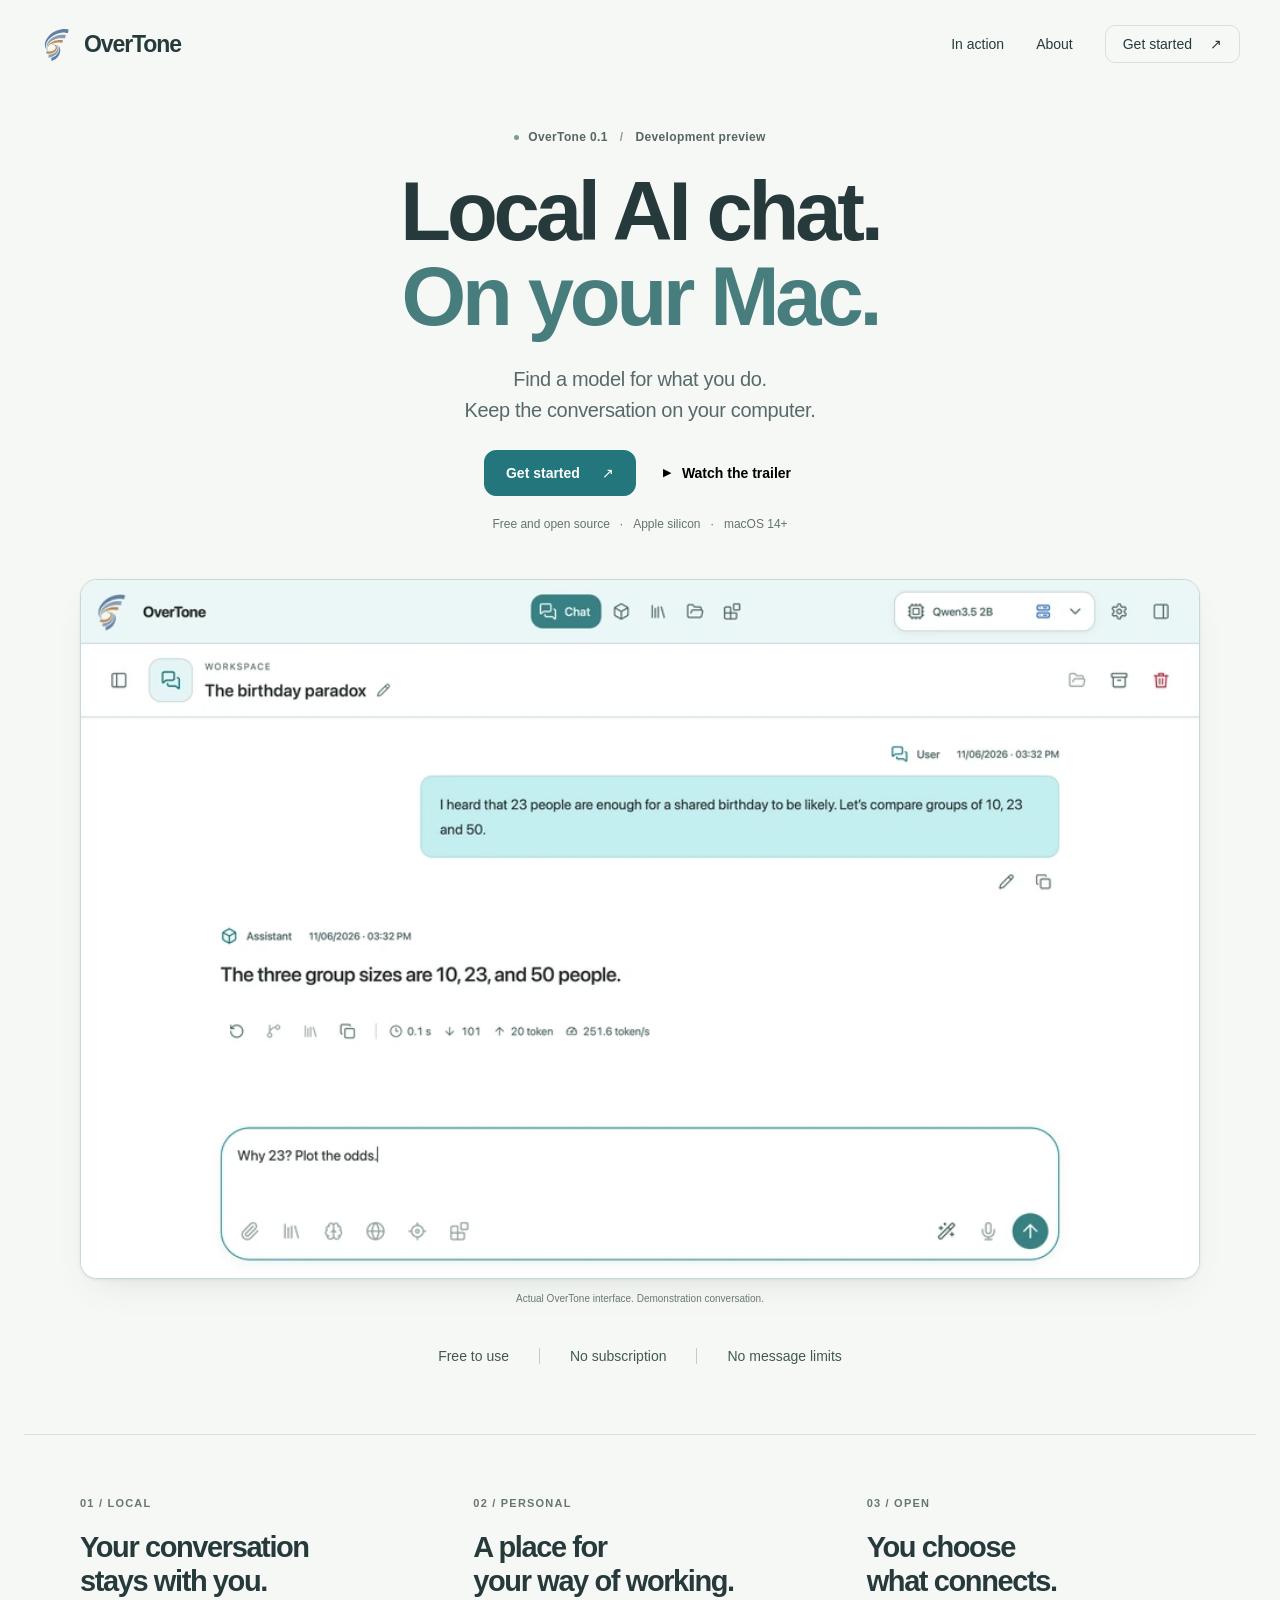
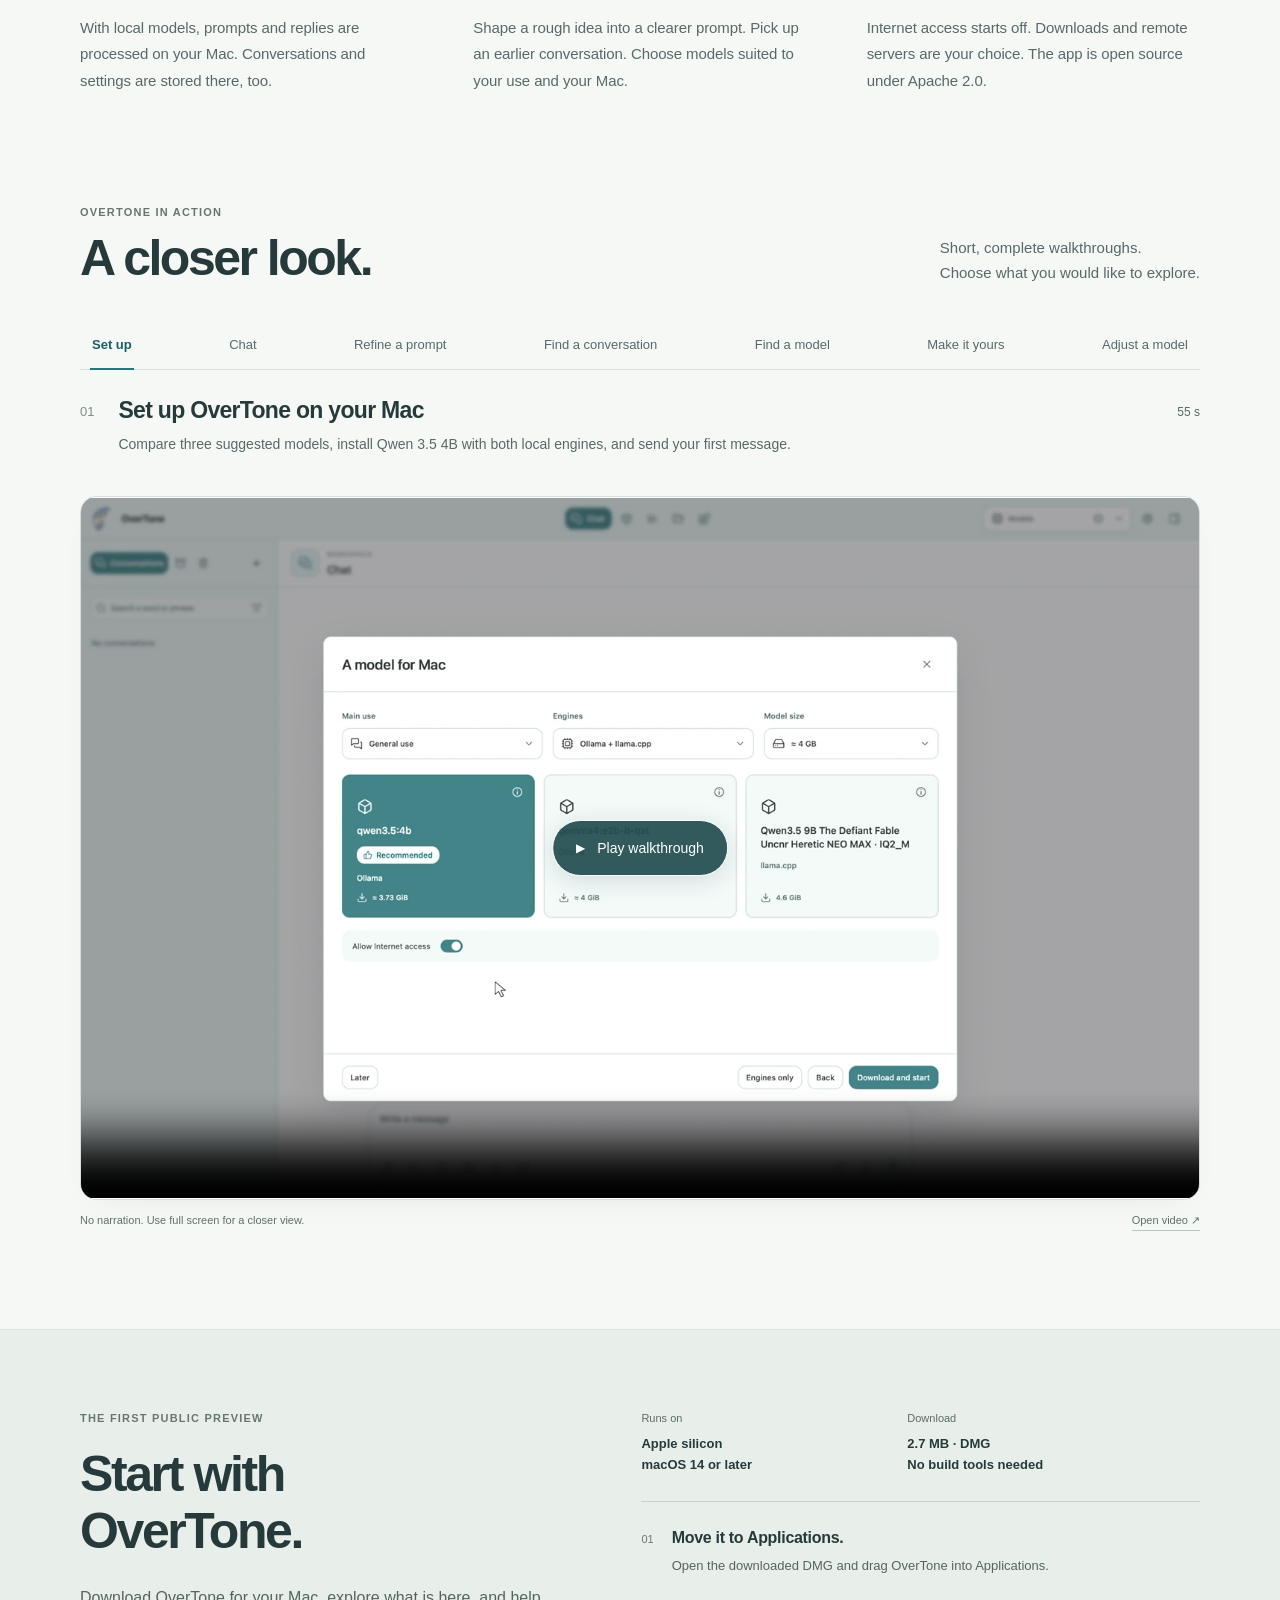
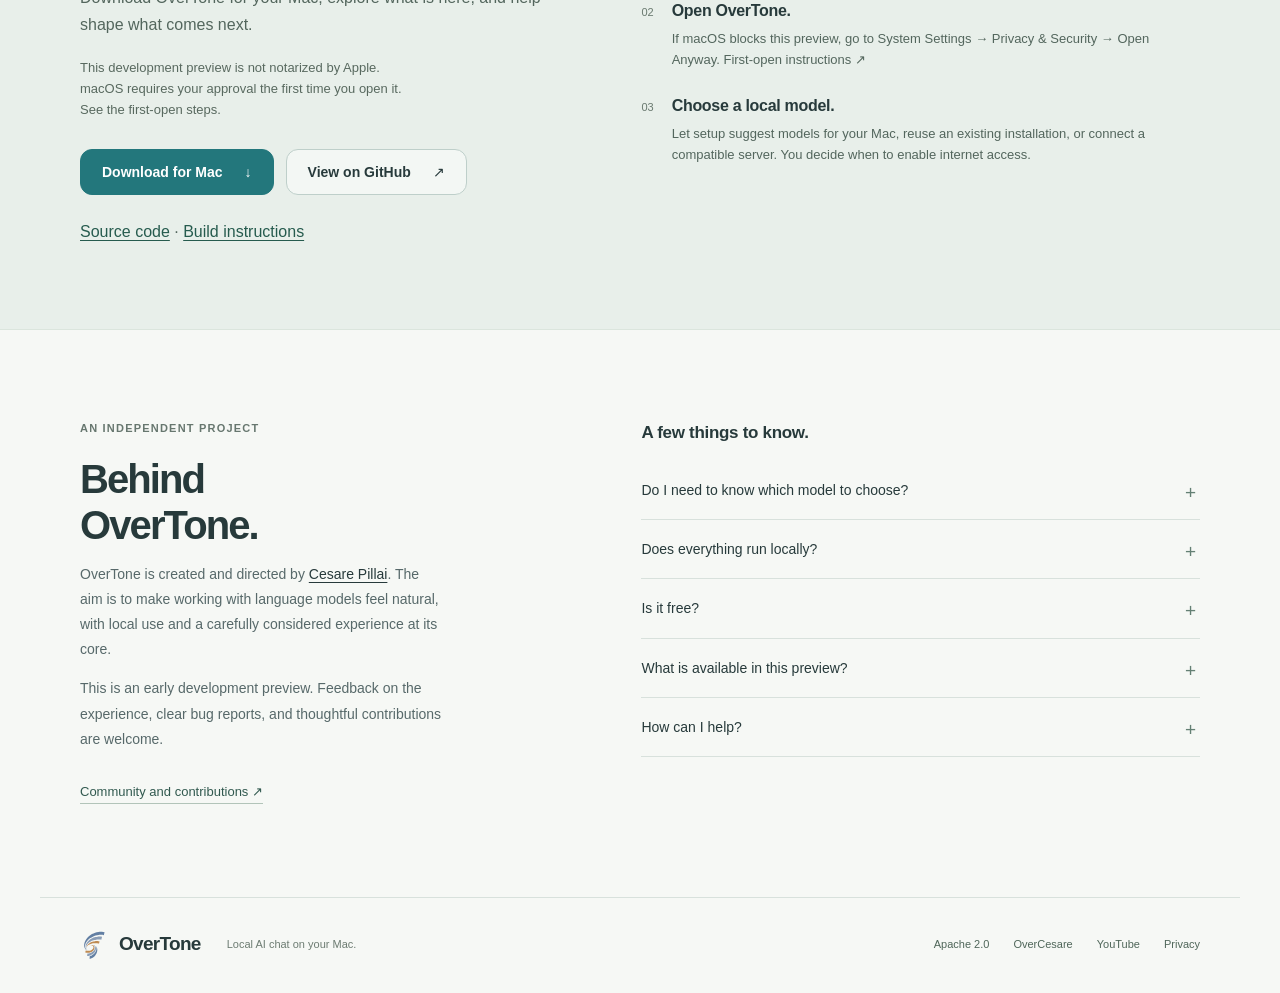
==== index.html @ ac41286b "Initial OverTone development preview" ====
<!doctype html>
<html lang="en">
<head>
<meta charset="utf-8">
<meta name="viewport" content="width=device-width, initial-scale=1">
<meta name="theme-color" content="#f6f8f5">
<title>OverTone — Local AI chat on your Mac</title>
<meta name="description" content="A free, open-source app for local AI chat on your Mac. Find a model for what you do, refine your prompt, and keep your conversations on your computer.">
<meta property="og:type" content="website">
<meta property="og:title" content="OverTone — Local AI chat on your Mac">
<meta property="og:description" content="Your models. Your conversations. Your Mac. Explore the OverTone 0.1 development preview.">
<meta property="og:image" content="https://overcesare.github.io/OverTone/assets/images/social.jpg">
<meta property="og:url" content="https://overcesare.github.io/OverTone/">
<meta property="og:image:width" content="1280">
<meta property="og:image:height" content="640">
<link rel="canonical" href="https://overcesare.github.io/OverTone/">
<meta name="twitter:card" content="summary_large_image">
<link rel="icon" href="assets/mark.svg" type="image/svg+xml">
<link rel="stylesheet" href="styles.css">
<script src="site-config.js" defer></script>
<script src="clips.js" defer></script>
<script src="site.js" defer></script>
</head>
<body>
<a class="skip" href="#main">Skip to content</a>
<header class="site-header">
  <a class="brand" href="./" aria-label="OverTone home"><img src="assets/mark.svg" width="34" height="34" alt=""><span>OverTone</span></a>
  <nav aria-label="Main navigation">
    <a class="nav-tour" href="#in-action">In action</a>
    <a class="nav-about" href="#about">About</a>
    <a class="nav-start" href="#get-started">Get started <span aria-hidden="true">↗</span></a>
  </nav>
</header>
<main id="main">
<section class="hero" aria-labelledby="hero-title">
  <div class="hero-copy">
    <p class="eyebrow"><span class="status-dot" aria-hidden="true"></span>OverTone 0.1 <span class="eyebrow-separator">/</span> Development preview</p>
    <h1 id="hero-title">Local AI chat.<br><span>On your Mac.</span></h1>
    <p class="hero-description">Find a model for what you do.<br>Keep the conversation on your computer.</p>
    <div class="hero-actions">
      <a class="button primary" href="#get-started">Get started <span aria-hidden="true">↗</span></a>
      <button class="button text-button" type="button" data-trailer><span class="play-small" aria-hidden="true">▶</span> Watch the trailer</button>
    </div>
    <p class="compatibility">Free and open source <span aria-hidden="true">·</span> Apple silicon <span aria-hidden="true">·</span> macOS 14+</p>
  </div>
  <figure class="hero-figure">
    <div class="app-frame">
      <img src="assets/images/hero-1920.webp" srcset="assets/images/hero-960.webp 960w, assets/images/hero-1920.webp 1920w, assets/images/hero-2880.webp 2880w" sizes="(max-width: 680px) calc(100vw - 32px), (max-width: 1200px) calc(100vw - 96px), 1120px" width="4480" height="2800" fetchpriority="high" alt="OverTone with a local Qwen model, a conversation about the birthday paradox, and a follow-up prompt ready to refine.">
    </div>
    <figcaption>Actual OverTone interface. Demonstration conversation.</figcaption>
  </figure>
  <p class="freedom"><span>Free to use</span><span>No subscription</span><span>No message limits</span></p>
</section>

<section class="principles section-width" aria-label="Local by choice">
  <div><p class="section-label">01 / Local</p><h2>Your conversation<br>stays with you.</h2><p>With local models, prompts and replies are processed on your Mac. Conversations and settings are stored there, too.</p></div>
  <div><p class="section-label">02 / Personal</p><h2>A place for<br>your way of working.</h2><p>Shape a rough idea into a clearer prompt. Pick up an earlier conversation. Choose models suited to your use and your Mac.</p></div>
  <div><p class="section-label">03 / Open</p><h2>You choose<br>what connects.</h2><p>Internet access starts off. Downloads and remote servers are your choice. The app is open source under Apache 2.0.</p></div>
</section>

<section id="in-action" class="tour section-width" aria-labelledby="tour-heading">
  <div class="section-heading"><div><p class="section-label">OverTone in action</p><h2 id="tour-heading">A closer look.</h2></div><p>Short, complete walkthroughs.<br> Choose what you would like to explore.</p></div>
  <div class="tabs" role="tablist" aria-label="Product walkthroughs">
    <button role="tab" type="button" id="tab-01" aria-controls="clip-panel" aria-selected="true" data-clip="01">Set up</button>
    <button role="tab" type="button" id="tab-02" aria-controls="clip-panel" aria-selected="false" tabindex="-1" data-clip="02">Chat</button>
    <button role="tab" type="button" id="tab-03" aria-controls="clip-panel" aria-selected="false" tabindex="-1" data-clip="03">Refine a prompt</button>
    <button role="tab" type="button" id="tab-04" aria-controls="clip-panel" aria-selected="false" tabindex="-1" data-clip="04">Find a conversation</button>
    <button role="tab" type="button" id="tab-06" aria-controls="clip-panel" aria-selected="false" tabindex="-1" data-clip="06">Find a model</button>
    <button role="tab" type="button" id="tab-07" aria-controls="clip-panel" aria-selected="false" tabindex="-1" data-clip="07">Make it yours</button>
    <button role="tab" type="button" id="tab-05" aria-controls="clip-panel" aria-selected="false" tabindex="-1" data-clip="05">Adjust a model</button>
  </div>
  <div class="mobile-clip-selector"><label for="clip-select">Explore a walkthrough</label><select id="clip-select">
    <option value="01">Set up OverTone</option><option value="02">Start a conversation</option><option value="03">Refine a prompt</option><option value="04">Find a conversation</option><option value="06">Find a model</option><option value="07">Make it yours</option><option value="05">Adjust a model</option>
  </select></div>
  <div id="clip-panel" class="clip-panel" role="tabpanel" aria-labelledby="tab-01" tabindex="0">
    <div class="clip-copy"><span class="clip-number" id="clip-number" aria-hidden="true">01</span><div><h3 id="clip-title">Set up OverTone on your Mac</h3><p id="clip-description">Compare three suggested models, install Qwen 3.5 4B with both local engines, and send your first message.</p></div><span class="clip-length" id="clip-duration">55 s</span></div>
    <div class="clip-stage">
      <video id="clip-video" controls playsinline preload="none" loading="lazy" poster="assets/images/clip-01.webp" width="3456" height="2168" aria-label="Set up OverTone on your Mac" aria-describedby="clip-description">
        <source src="assets/media/clip-01.mp4" type="video/mp4">
        Your browser does not support embedded video. <a href="assets/media/clip-01.mp4">Open this walkthrough</a>.
      </video>
      <button id="clip-play" class="media-play" type="button" aria-label="Play Set up OverTone on your Mac"><span aria-hidden="true">▶</span><span>Play walkthrough</span></button>
    </div>
    <div class="clip-note"><span>No narration. Use full screen for a closer view.</span><a id="clip-file" href="assets/media/clip-01.mp4">Open video <span aria-hidden="true">↗</span></a></div>
  </div>
  <noscript><p>All walkthroughs: <a href="assets/media/clip-02.mp4">Chat</a> · <a href="assets/media/clip-03.mp4">Refine a prompt</a> · <a href="assets/media/clip-04.mp4">Find a conversation</a> · <a href="assets/media/clip-06.mp4">Find a model</a> · <a href="assets/media/clip-07.mp4">Make it yours</a> · <a href="assets/media/clip-05.mp4">Adjust a model</a>.</p></noscript>
</section>

<section class="start-section" id="get-started" aria-labelledby="start-heading">
  <div class="section-width start-grid">
    <div class="start-intro"><p class="section-label">The first public preview</p><h2 id="start-heading">Start with<br>OverTone.</h2><p>Download OverTone for your Mac, explore what is here, and help shape what comes next.</p><p class="source-note">This development preview is not notarized by Apple. macOS requires your approval the first time you open it. <a href="getting-started.html#first-open">See the first-open steps.</a></p><div class="start-actions"><a class="button primary" href="assets/downloads/OverTone-0.1.0-macos-arm64-preview.dmg" download>Download for Mac <span aria-hidden="true">↓</span></a><a class="button secondary repo-link" hidden href="#get-started">View on GitHub <span aria-hidden="true">↗</span></a></div><p class="build-detail"><a href="assets/downloads/OverTone-source-preview.zip" download>Source code</a> · <a href="getting-started.html#build">Build instructions</a></p></div>
    <div class="start-instructions">
      <div class="requirements"><div><span>Runs on</span><strong>Apple silicon<br>macOS 14 or later</strong></div><div><span>Download</span><strong>2.7 MB · DMG<br>No build tools needed</strong></div></div>
      <ol class="steps">
        <li><span>01</span><div><h3>Move it to Applications.</h3><p>Open the downloaded DMG and drag OverTone into Applications.</p></div></li>
        <li><span>02</span><div><h3>Open OverTone.</h3><p>If macOS blocks this preview, go to System Settings → Privacy &amp; Security → Open Anyway. <a href="getting-started.html#first-open">First-open instructions <span aria-hidden="true">↗</span></a></p></div></li>
        <li><span>03</span><div><h3>Choose a local model.</h3><p>Let setup suggest models for your Mac, reuse an existing installation, or connect a compatible server. You decide when to enable internet access.</p></div></li>
      </ol>
    </div>
  </div>
</section>

<section id="about" class="about section-width" aria-labelledby="about-heading">
  <div class="about-copy"><p class="section-label">An independent project</p><h2 id="about-heading">Behind<br>OverTone.</h2><p>OverTone is created and directed by <a href="https://github.com/OverCesare">Cesare Pillai</a>. The aim is to make working with language models feel natural, with local use and a carefully considered experience at its core.</p><p>This is an early development preview. Feedback on the experience, clear bug reports, and thoughtful contributions are welcome.</p><a class="subtle-link" href="community.html">Community and contributions <span aria-hidden="true">↗</span></a></div>
  <div class="faq"><h3>A few things to know.</h3>
    <details><summary>Do I need to know which model to choose?</summary><p>No. OverTone gives you a starting selection of models suited to your Mac, then suggests models based on how you use OverTone.</p></details>
    <details><summary>Does everything run locally?</summary><p>When you use a local model, prompts and replies are processed on your Mac. Internet access is off by default. You decide whether to allow catalogue access, downloads, or a connection to a remote server. A remote server follows the policies of its provider.</p></details>
    <details><summary>Is it free?</summary><p>OverTone is free and open source under Apache 2.0, with no subscription or message quota. Model and engine licenses are separate. The models you can run depend on your Mac’s available memory and storage.</p></details>
    <details><summary>What is available in this preview?</summary><p>Local chat, prompt refinement, model discovery and downloads, model suggestions, conversation history, model parameters, and personalization. Documents, Projects, and Tools have prepared interfaces, but their workflows are not implemented yet. Windows and Linux are future targets.</p></details>
    <details><summary>How can I help?</summary><p>Share how the experience feels, report a reproducible bug, or discuss an idea. Please agree substantial changes with the maintainer before implementing them. Read the <a href="community.html">community guide</a> for the details.</p></details>
  </div>
</section>
</main>
<footer class="site-footer section-width"><a class="brand" href="./"><img src="assets/mark.svg" width="29" height="29" alt=""><span>OverTone</span></a><p>Local AI chat on your Mac.</p><nav aria-label="Footer"><a href="LICENSE.txt">Apache 2.0</a><a href="https://github.com/OverCesare">OverCesare</a><a href="https://www.youtube.com/@OverTone-App">YouTube</a><a href="privacy.html">Privacy</a></nav></footer>

<dialog id="trailer-dialog" aria-labelledby="trailer-heading">
  <div class="dialog-header"><h2 id="trailer-heading">Introducing OverTone 0.1</h2><button type="button" id="close-trailer" aria-label="Close trailer">Close <span aria-hidden="true">×</span></button></div>
  <video id="trailer-video" controls playsinline preload="none" poster="assets/images/trailer.jpg" width="1920" height="1080" aria-label="OverTone 0.1 product trailer"><source src="assets/media/trailer.mp4" type="video/mp4"></video>
  <div class="dialog-footer"><span>Light · Air and Glass · 48 seconds</span><a id="youtube-link" hidden href="#get-started">Watch on YouTube <span aria-hidden="true">↗</span></a></div>
</dialog>

</body>
</html>
---- styles.css ----
@charset "UTF-8";
:root{font-family:-apple-system,BlinkMacSystemFont,"Segoe UI",sans-serif;color:#273a3b;background:#f6f8f5;--ink:#273a3b;--muted:#57696a;--accent:#23777c;--line:#d8e1dc;--ease:cubic-bezier(.42,0,.58,1);color-scheme:light}
*{box-sizing:border-box}html{scroll-behavior:smooth;scroll-padding-top:96px}body{margin:0}a{color:inherit;text-decoration:none}button,select{font:inherit}button,a,select,summary{-webkit-tap-highlight-color:transparent}button{cursor:pointer}button:disabled{cursor:default}a:hover{text-decoration:none}button:focus-visible,a:focus-visible,summary:focus-visible,select:focus-visible,[tabindex]:focus-visible{outline:3px solid #327f88;outline-offset:5px}button,a,summary{touch-action:manipulation}[hidden]{display:none!important}img{max-width:100%;display:block}.sr-only{position:absolute;width:1px;height:1px;padding:0;overflow:hidden;clip:rect(0,0,0,0);white-space:nowrap;border:0}.skip{position:fixed;z-index:20;top:8px;left:8px;padding:12px 18px;background:white;border-radius:10px;transform:translateY(-150%)}.skip:focus{transform:none}.section-width{max-width:1200px;margin:0 auto;padding:0 40px}
.site-header{max-width:1280px;padding:24px 40px;margin:auto;display:flex;align-items:center;justify-content:space-between;gap:24px}.brand{display:inline-flex;gap:10px;align-items:center;font-size:23px;font-weight:640;letter-spacing:-1.1px}.brand img{width:34px;height:34px}.site-header nav{display:flex;gap:32px;align-items:center;font-size:14px;font-weight:510}.site-header nav>a:not(.nav-start){padding:12px 0}.site-header nav>a:hover{color:var(--accent)}.nav-start{border:1px solid var(--line);padding:10px 17px;border-radius:10px;display:flex;align-items:center;gap:18px;transition:background .16s}.nav-start:hover{background:#e8efea}
.hero{text-align:center;padding-top:42px;overflow:hidden}.hero-copy{padding:0 24px}.eyebrow{font-size:12px;font-weight:550;letter-spacing:.03em;display:flex;justify-content:center;gap:9px;align-items:center;margin:0 0 26px;color:#556663}.status-dot{width:5px;height:5px;background:#7d9c8d;border-radius:50%}.eyebrow-separator{color:#8d9e98;margin:0 3px}h1{font-size:clamp(54px,6.5vw,88px);letter-spacing:-.05em;line-height:1.02;font-weight:590;margin:0}h1 span{color:#487d7d}.hero-description{font-size:20px;line-height:1.55;letter-spacing:-.35px;color:var(--muted);margin:24px 0}.hero-actions{display:flex;align-items:center;justify-content:center;gap:22px}.button{border:1px solid transparent;min-height:46px;padding:12px 21px;border-radius:12px;display:inline-flex;align-items:center;justify-content:center;gap:22px;font-size:14px;font-weight:550;transition:background .16s,color .16s,box-shadow .16s}.primary{background:var(--accent);color:white;border-color:var(--accent)}.primary:hover{background:#1b666b;box-shadow:0 3px 10px #194e5b12}.primary:active{background:#185a60}.secondary{border-color:#becfca;background:#ffffff80}.secondary:hover{background:#fff}.text-button{background:none;gap:8px;padding:12px 4px}.text-button:hover{color:var(--accent)}.play-small{font-size:11px;margin-right:3px}.duration{font-size:11px;color:var(--muted);margin-left:5px;font-weight:450}.compatibility{font-size:12px;color:#65726e;margin:21px 0 0;display:flex;align-items:center;justify-content:center;gap:10px}.hero-figure{max-width:1200px;padding:0 40px;margin:48px auto 0}.app-frame{border:1px solid #c8d8d3;border-radius:17px;overflow:hidden;background:#fff;box-shadow:0 16px 38px -16px #38564a26,0 1px 3px #3e62521a}.app-frame img{width:100%;height:auto}.hero-figure figcaption{font-size:10px;color:#6b7874;margin-top:14px}.freedom{font-size:14px;color:#425953;display:flex;justify-content:center;gap:0;margin:44px 24px 0;padding-bottom:70px;border-bottom:1px solid var(--line)}.freedom span{padding:0 30px}.freedom span+span{border-left:1px solid #bfcfc6}
.principles{display:grid;grid-template-columns:repeat(3,1fr);gap:60px;padding-top:62px;padding-bottom:102px}.section-label{font-size:11px;font-weight:550;text-transform:uppercase;letter-spacing:.11em;color:#67776f;margin:0 0 22px}h2{font-weight:560;letter-spacing:-1.4px;line-height:1.15;margin:0}.principles h2{font-size:29px}.principles p:not(.section-label){font-size:15px;line-height:1.75;letter-spacing:-.1px;color:var(--muted);margin:17px 0 0}.section-heading{display:flex;align-items:flex-end;justify-content:space-between;gap:24px}.section-heading .section-label{margin-bottom:12px}.section-heading h2{font-size:50px;letter-spacing:-2.5px}.section-heading>p{color:var(--muted);font-size:15px;line-height:1.65;margin:0 0 2px}.tour{padding-top:10px;padding-bottom:98px}.tabs{display:flex;border-bottom:1px solid var(--line);margin-top:35px;gap:6px;justify-content:space-between}.tabs button{position:relative;border:0;border-radius:8px 8px 0 0;background:transparent;padding:15px 12px 17px;color:var(--muted);font-size:13px;white-space:nowrap;transition:background .16s,color .16s}.tabs button:hover{background:#eaf0eb;color:var(--ink)}.tabs button[aria-selected=true]{color:#185e66;font-weight:600}.tabs button[aria-selected=true]:after{content:"";position:absolute;height:2px;bottom:-1px;left:10px;right:10px;background:var(--accent)}.mobile-clip-selector{display:none}.clip-copy{display:flex;align-items:flex-start;gap:24px;min-height:126px;padding:27px 0 23px}.clip-number{font-size:13px;color:#7d8e84;padding-top:7px;font-variant-numeric:tabular-nums}.clip-copy h3{font-size:23px;font-weight:550;letter-spacing:-.7px;margin:0 0 9px}.clip-copy p{font-size:14px;color:var(--muted);max-width:720px;line-height:1.6;margin:0}.clip-length{margin-left:auto;white-space:nowrap;padding-top:8px;font-size:12px;color:var(--muted)}.clip-stage{position:relative;border:1px solid #d6dfd9;border-radius:16px;overflow:hidden;background:white;box-shadow:0 12px 30px -16px #38564a1a}.clip-stage video{display:block;width:100%;height:auto;aspect-ratio:3456/2168;background:white}.media-play{position:absolute;left:50%;top:50%;transform:translate(-50%,-50%);display:flex;align-items:center;gap:12px;padding:17px 23px;min-height:56px;border:1px solid #fff;background:#244d50ed;color:#fff;border-radius:30px;box-shadow:0 5px 24px #18393e24;font-size:14px;font-weight:500;white-space:nowrap;transition:background .16s}.media-play:hover{background:#193d40}.media-play>span:first-child{font-size:12px}.clip-note{display:flex;justify-content:space-between;gap:16px;font-size:11px;color:#61716a;padding-top:14px}.clip-note a{border-bottom:1px solid #b5c9bf;padding-bottom:3px}.start-section{background:#e8efea;border-block:1px solid #dbe5dd;padding:82px 0 84px}.start-grid{display:grid;grid-template-columns:.95fr 1.15fr;gap:100px}.start-intro h2{font-size:50px;letter-spacing:-2.4px}.start-intro>p:not(.section-label){font-size:16px;line-height:1.7;color:#53665d;margin:23px 0 0}.start-intro>p.source-note{font-size:13px;line-height:1.6;max-width:340px;margin-top:20px;color:#58695f}.start-actions{display:flex;align-items:center;gap:12px;flex-wrap:wrap;margin-top:28px}.subtle-link{font-size:13px;display:inline-block;color:#31594f;border-bottom:1px solid #b2c4b9;padding-bottom:4px;margin-top:18px}.subtle-link:hover{color:#173c32}.requirements{display:grid;grid-template-columns:1fr 1.2fr;gap:22px;border-bottom:1px solid #c5d4ca;padding:0 0 25px;margin-bottom:27px}.requirements span{display:block;font-size:11px;color:#5a6e62;margin-bottom:9px}.requirements strong{font-size:13px;font-weight:550;line-height:1.65}.steps{list-style:none;margin:0;padding:0;display:grid;gap:26px}.steps>li{display:flex;gap:18px}.steps>li>span{font-size:11px;color:#6a7a70;padding-top:4px;font-variant-numeric:tabular-nums}.steps h3{font-size:16px;font-weight:550;margin:0 0 8px;letter-spacing:-.3px}.steps p{font-size:13px;color:#53665d;line-height:1.65;margin:0}.steps li>div{min-width:0;flex:1}.steps code{font-size:11px}.code-block{position:relative;background:#f8faf7;border:1px solid #cedbd2;border-radius:10px;padding:18px 57px 18px 15px;margin:12px 0}.code-block pre{margin:0;line-height:1.7;overflow:auto;white-space:pre-wrap;word-break:break-word}.code-block code{font-size:12px;font-family:ui-monospace,SFMono-Regular,Menlo,monospace}.code-block button{position:absolute;right:10px;top:12px;font-size:10px;color:#405c50;border:1px solid #d4ded5;background:#fff;padding:6px 8px;border-radius:6px}.build-detail a{color:#265b4e;text-decoration:underline;text-underline-offset:3px}
.about{padding-top:92px;padding-bottom:93px;display:grid;grid-template-columns:.95fr 1.15fr;gap:100px}.about-copy h2{font-size:40px;letter-spacing:-1.9px}.about-copy>p:not(.section-label){font-size:14px;line-height:1.8;color:var(--muted);max-width:365px}.about-copy>p a{color:var(--ink);text-decoration:underline;text-underline-offset:3px}.faq h3{font-size:17px;font-weight:550;margin:1px 0 18px;letter-spacing:-.3px}.faq details{border-bottom:1px solid var(--line)}.faq summary{position:relative;list-style:none;font-size:14px;font-weight:500;cursor:pointer;padding:19px 30px 19px 0;line-height:1.45}.faq summary::-webkit-details-marker{display:none}.faq summary:after{content:"+";position:absolute;right:4px;top:18px;color:#648074;font-size:19px;font-weight:400}.faq details[open] summary:after{content:"−"}.faq details p{font-size:13px;line-height:1.75;color:var(--muted);margin:0 0 19px}.faq details a{text-decoration:underline;text-underline-offset:3px}
.site-footer{border-top:1px solid var(--line);display:flex;align-items:center;gap:26px;padding-top:29px;padding-bottom:32px}.site-footer .brand{font-size:19px;letter-spacing:-.7px}.site-footer .brand img{width:29px;height:29px}.site-footer p{font-size:11px;color:#6d7c72}.site-footer nav{display:flex;gap:24px;margin-left:auto;font-size:11px;color:#4f6659}.site-footer nav a:hover{color:var(--accent)}
dialog{width:min(1120px,calc(100vw - 40px));max-height:94vh;padding:0;border:1px solid #cad7d0;border-radius:16px;background:#f7faf7;color:var(--ink);overflow:auto;box-shadow:0 20px 100px #0e29224d}dialog::backdrop{background:#14312bbd;backdrop-filter:blur(12px)}.dialog-header,.dialog-footer{display:flex;align-items:center;justify-content:space-between;gap:12px;padding:17px 22px}.dialog-header h2{font-size:15px;letter-spacing:-.25px}.dialog-header button{border:0;background:none;color:#496456;font-size:12px;padding:6px}.dialog-header button span{margin-left:10px;font-size:20px;vertical-align:-1px}.dialog-footer{font-size:11px;color:#5e7467}.dialog-footer a{text-decoration:underline;text-underline-offset:3px}dialog video{width:100%;height:auto;display:block;background:#f4f8f2}
.doc{max-width:840px;margin:50px auto 90px;padding:0 30px}.doc h1{font-size:52px;letter-spacing:-2.5px;margin-bottom:22px}.doc h2{font-size:26px;margin-top:38px;margin-bottom:14px;letter-spacing:-.8px}.doc h3{font-size:17px;margin-top:26px}.doc p,.doc li{font-size:15px;line-height:1.8;color:#4d635b}.doc ul,.doc ol{padding-left:24px}.doc a:not(.button){text-decoration:underline;text-underline-offset:3px;color:#226451}.doc pre{overflow:auto;background:#e8efea;border:1px solid var(--line);border-radius:12px;padding:18px;font-size:12px;line-height:1.8}.doc code{font-family:ui-monospace,SFMono-Regular,Menlo,monospace}.doc .eyebrow{justify-content:flex-start}.doc .back{display:inline-block;margin-bottom:30px;font-size:13px}
@media(max-width:1050px){.tabs{gap:0}.tabs button{font-size:12px;padding-left:7px;padding-right:7px}.start-grid,.about{gap:55px}.principles{gap:35px}.site-footer{gap:18px}.site-footer nav{gap:15px}}
@media(max-width:760px){.section-width{padding-left:24px;padding-right:24px}.site-header{padding:19px 24px}.site-header nav{gap:20px}.site-header .brand{font-size:21px}.nav-about{display:none}.hero{padding-top:35px}h1{font-size:62px}.hero-description{font-size:18px}.hero-figure{padding:0 24px;margin-top:38px}.principles{gap:24px;padding-top:43px;padding-bottom:68px}.principles h2{font-size:24px}.principles p:not(.section-label){font-size:13px}.section-label{font-size:10px}.section-heading h2{font-size:41px}.section-heading>p{font-size:13px}.tabs{display:none}.mobile-clip-selector{display:flex;align-items:center;justify-content:space-between;gap:20px;margin-top:27px;padding:16px 0;border-block:1px solid var(--line)}.mobile-clip-selector label{font-size:11px;color:var(--muted)}.mobile-clip-selector select{max-width:65%;padding:9px 28px 9px 11px;border:1px solid #c3d3c9;border-radius:8px;background:#fff;color:#344e42;font-size:12px;min-height:40px}.clip-copy{min-height:136px;gap:16px}.clip-copy h3{font-size:21px}.clip-copy p{font-size:13px}.start-grid,.about{grid-template-columns:1fr;gap:40px}.start-intro>p:not(.section-label){max-width:480px}.start-intro>p.source-note{max-width:440px}.start-section{padding:55px 0}.start-intro h2{font-size:45px}.about{padding-top:58px;padding-bottom:60px;gap:38px}.about-copy>p:not(.section-label){max-width:none}.site-footer{flex-wrap:wrap;gap:10px 22px}.site-footer nav{width:100%;margin:12px 0 0;justify-content:space-between}.tour{padding-bottom:60px}}
@media(max-width:480px){.site-header{padding:17px 20px;gap:12px}.brand{gap:7px}.site-header .brand img{width:29px;height:29px}.site-header nav{gap:12px}.site-header nav .nav-tour{display:none}.nav-start{font-size:12px;padding:9px 12px;gap:11px}.hero{padding-top:30px}.hero-copy{padding:0 16px}.eyebrow{font-size:10px;gap:6px;margin-bottom:23px}h1{font-size:52px}.hero-description{font-size:16px;line-height:1.6;margin:20px 0}.hero-actions{gap:14px}.button{font-size:12px;padding:11px 16px;gap:15px;min-height:43px}.text-button{gap:6px;padding:11px 0}.duration{display:none}.compatibility{font-size:10px;gap:7px;margin-top:19px}.hero-figure{padding:0 16px;margin-top:31px}.app-frame{border-radius:10px}.hero-figure figcaption{font-size:8px;margin-top:10px}.freedom{font-size:10px;margin-top:30px;margin-inline:20px;padding-bottom:35px}.freedom span{padding:0 14px}.section-width{padding-left:22px;padding-right:22px}.principles{grid-template-columns:1fr;gap:26px;padding-top:35px;padding-bottom:52px}.principles>div{display:grid;grid-template-columns:1fr 1.2fr;gap:5px 20px}.principles .section-label{grid-column:1/-1;margin-bottom:8px;font-size:9px}.principles h2{font-size:22px;letter-spacing:-.8px}.principles p:not(.section-label){margin:0;font-size:12px;line-height:1.65}.section-heading{display:block}.section-heading>p{margin-top:14px}.section-heading>p br{display:none}.section-heading h2{font-size:39px}.clip-copy{padding-top:22px;min-height:145px;gap:12px}.clip-number{display:none}.clip-copy h3{font-size:20px}.clip-copy p{font-size:12px}.clip-length{font-size:10px;padding-top:6px}.clip-note{font-size:9px;gap:12px;line-height:1.5}.clip-stage{border-radius:10px}.media-play{padding:13px 17px;font-size:11px;min-height:42px}.requirements strong{font-size:11px}.requirements{gap:15px}.start-intro h2{font-size:43px}.start-intro>p:not(.section-label){font-size:15px}.start-intro>p.source-note{font-size:12px}.steps h3{font-size:15px}.steps p{font-size:12px}.code-block code{font-size:11px}.start-instructions .code-block{padding-left:12px}.about-copy h2{font-size:37px}.site-footer p{font-size:9px}.site-footer nav{font-size:10px;gap:12px}dialog{width:calc(100vw - 20px);border-radius:11px}.dialog-header,.dialog-footer{padding:12px}.dialog-header h2{font-size:12px}.dialog-footer{font-size:9px}.doc{margin-top:35px;padding:0 22px}.doc h1{font-size:39px;letter-spacing:-1.8px}.doc p,.doc li{font-size:14px}}
@media(prefers-reduced-motion:reduce){html{scroll-behavior:auto}*,*:before,*:after{animation:none!important;transition:none!important}}
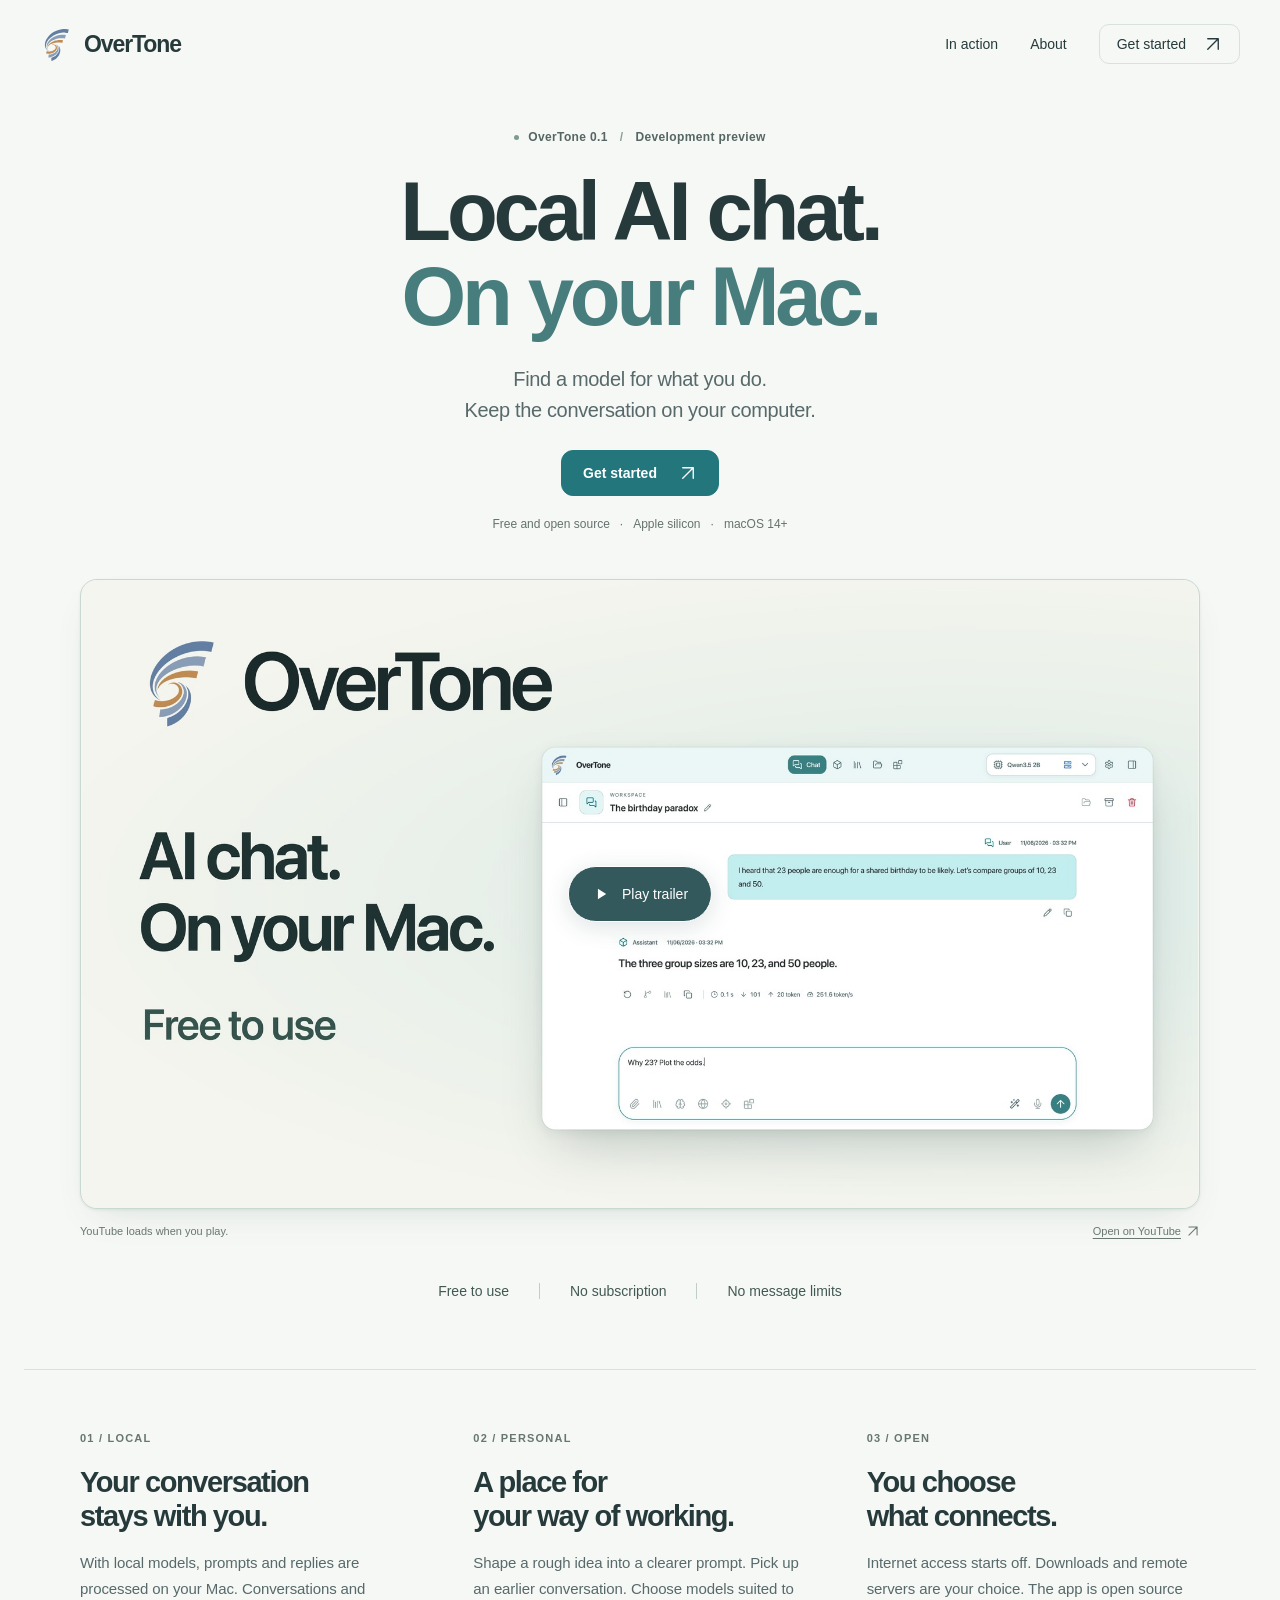
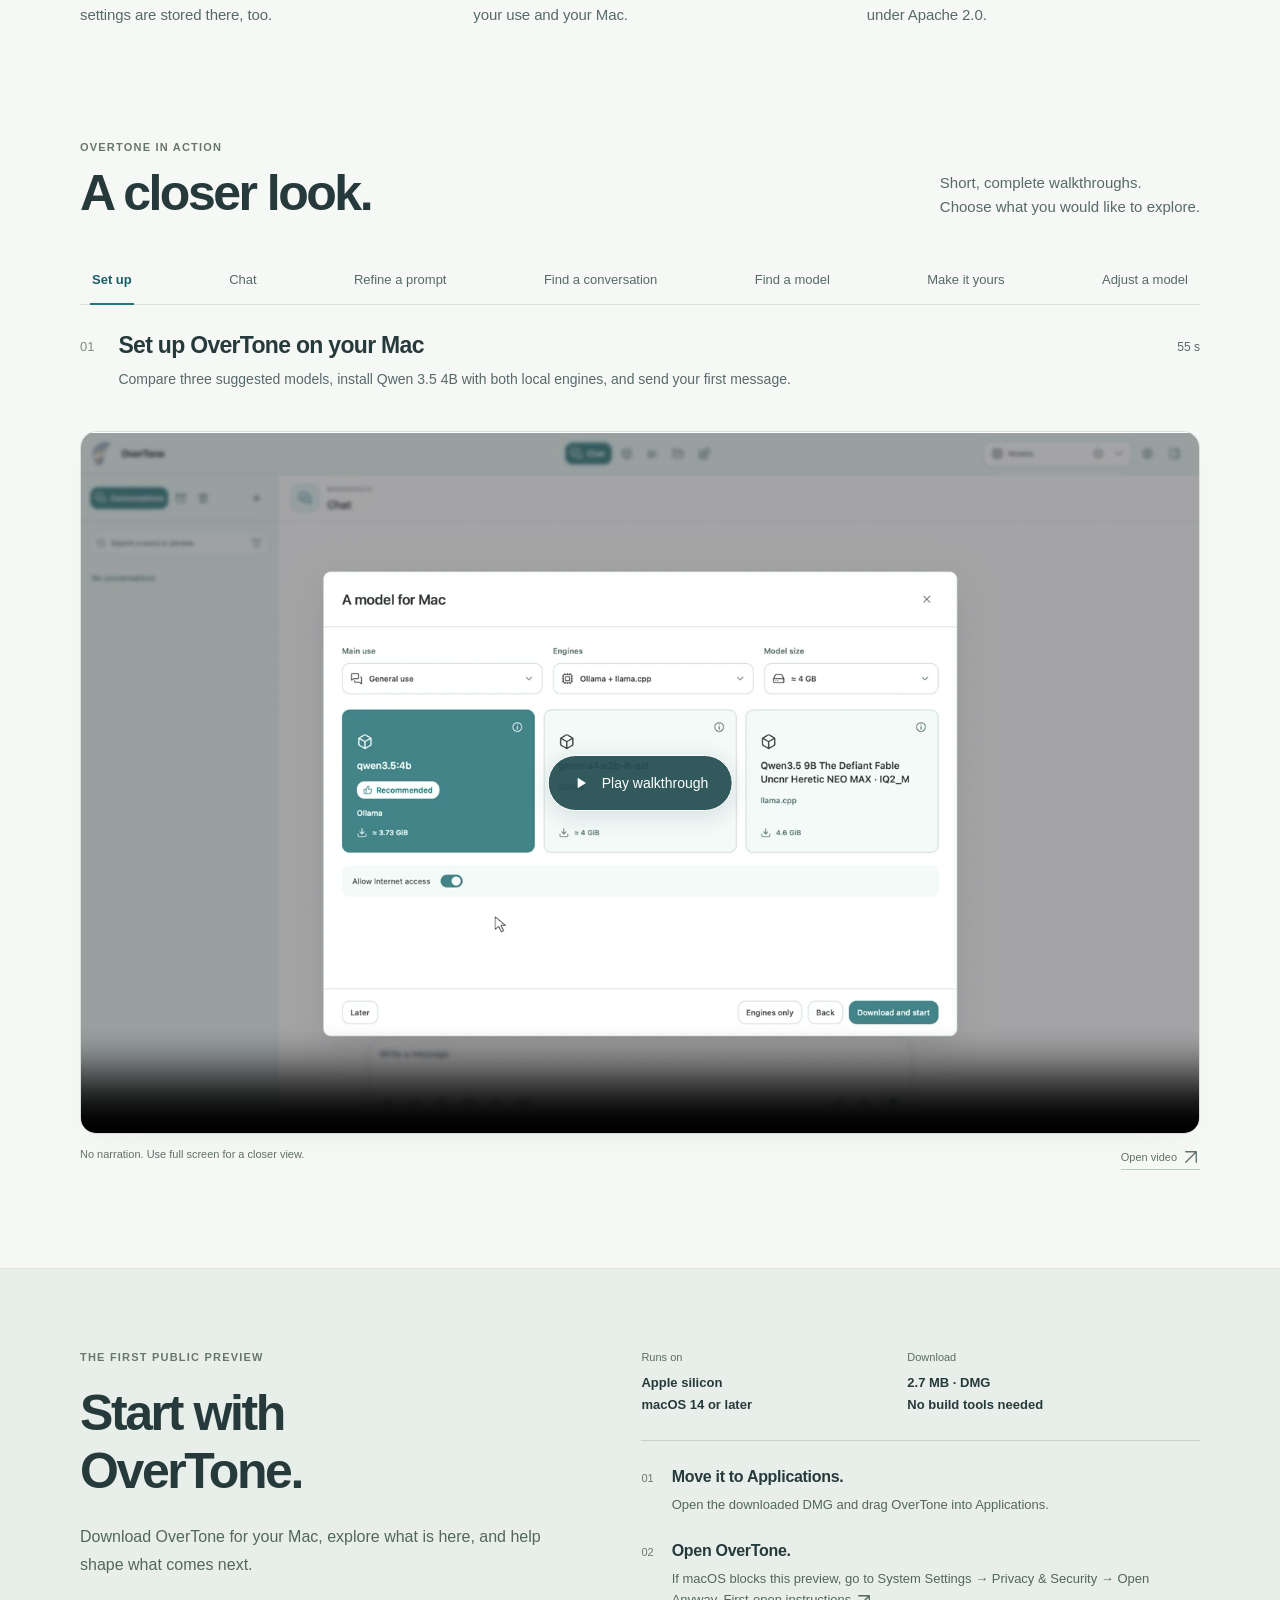
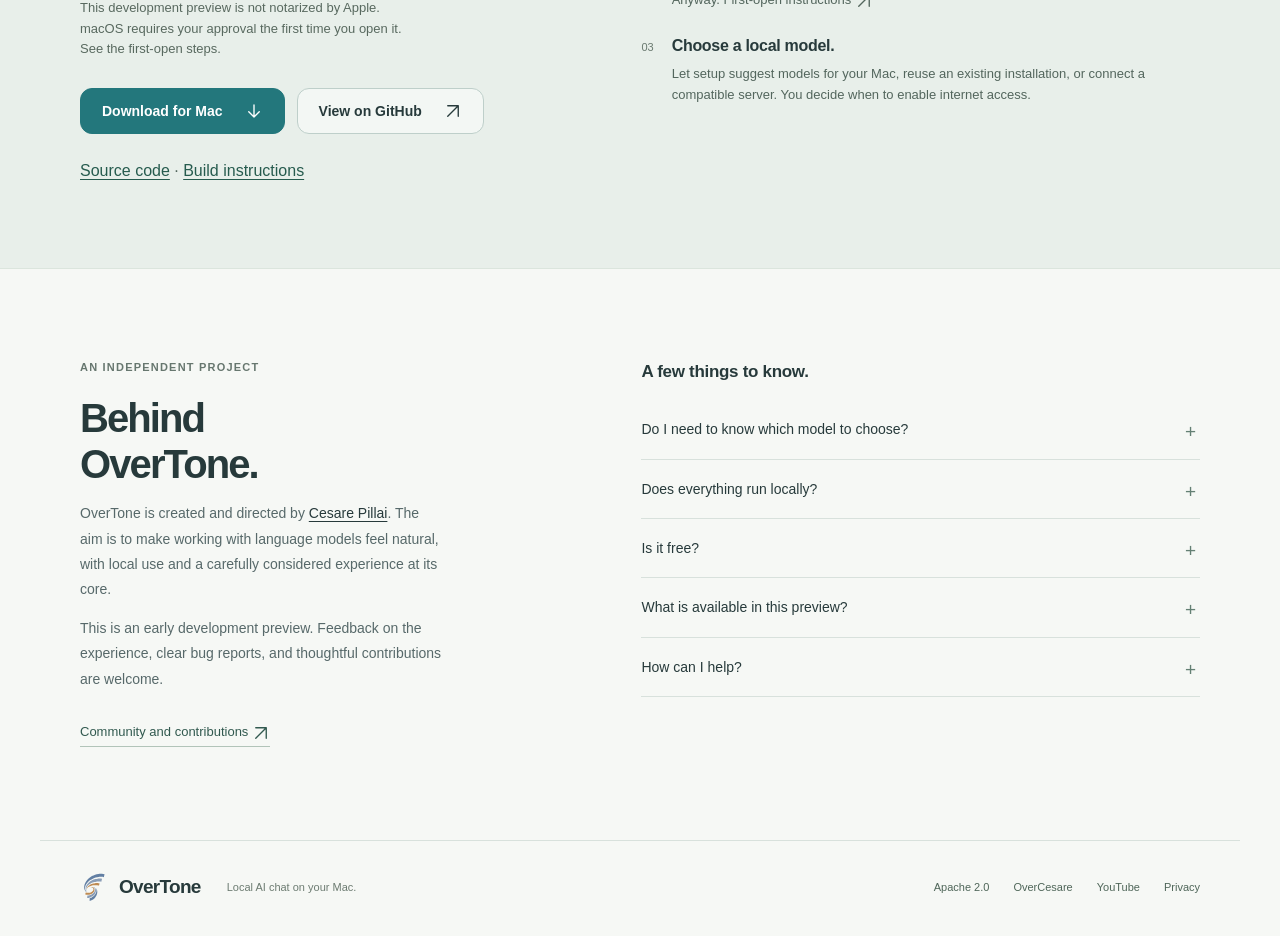
==== commit 53cf20b5: "Refine mobile controls and embed the YouTube trailer" ====
--- a/index.html
+++ b/index.html
@@ -28,7 +28,7 @@
   <nav aria-label="Main navigation">
     <a class="nav-tour" href="#in-action">In action</a>
     <a class="nav-about" href="#about">About</a>
-    <a class="nav-start" href="#get-started">Get started <span aria-hidden="true">↗</span></a>
+    <a class="nav-start" href="#get-started">Get started <svg class="ui-icon" viewBox="0 0 24 24" aria-hidden="true" focusable="false"><path d="M5 19 19 5M5 5h14v14"/></svg></a>
   </nav>
 </header>
 <main id="main">
@@ -38,16 +38,18 @@
     <h1 id="hero-title">Local AI chat.<br><span>On your Mac.</span></h1>
     <p class="hero-description">Find a model for what you do.<br>Keep the conversation on your computer.</p>
     <div class="hero-actions">
-      <a class="button primary" href="#get-started">Get started <span aria-hidden="true">↗</span></a>
-      <button class="button text-button" type="button" data-trailer><span class="play-small" aria-hidden="true">▶</span> Watch the trailer</button>
+      <a class="button primary" href="#get-started">Get started <svg class="ui-icon" viewBox="0 0 24 24" aria-hidden="true" focusable="false"><path d="M5 19 19 5M5 5h14v14"/></svg></a>
     </div>
     <p class="compatibility">Free and open source <span aria-hidden="true">·</span> Apple silicon <span aria-hidden="true">·</span> macOS 14+</p>
   </div>
-  <figure class="hero-figure">
-    <div class="app-frame">
-      <img src="assets/images/hero-1920.webp" srcset="assets/images/hero-960.webp 960w, assets/images/hero-1920.webp 1920w, assets/images/hero-2880.webp 2880w" sizes="(max-width: 680px) calc(100vw - 32px), (max-width: 1200px) calc(100vw - 96px), 1120px" width="4480" height="2800" fetchpriority="high" alt="OverTone with a local Qwen model, a conversation about the birthday paradox, and a follow-up prompt ready to refine.">
+  <figure class="hero-figure" id="trailer">
+    <div class="app-frame trailer-frame">
+      <a class="trailer-cover" id="trailer-cover" href="https://www.youtube.com/watch?v=piu7MGdL5Z4" target="_blank" rel="noopener" aria-label="Play the OverTone trailer on this page using YouTube">
+        <img src="assets/images/trailer.jpg" width="1920" height="1080" fetchpriority="high" alt="OverTone — local AI chat on your Mac.">
+        <span class="media-play"><svg class="ui-icon ui-icon-fill" viewBox="0 0 24 24" aria-hidden="true" focusable="false"><path d="m8 5 11 7-11 7Z"/></svg><span>Play trailer</span></span>
+      </a>
     </div>
-    <figcaption>Actual OverTone interface. Demonstration conversation.</figcaption>
+    <figcaption class="trailer-caption"><span>YouTube loads when you play.</span><a href="https://www.youtube.com/watch?v=piu7MGdL5Z4" target="_blank" rel="noopener">Open on YouTube <svg class="ui-icon" viewBox="0 0 24 24" aria-hidden="true" focusable="false"><path d="M5 19 19 5M5 5h14v14"/></svg></a></figcaption>
   </figure>
   <p class="freedom"><span>Free to use</span><span>No subscription</span><span>No message limits</span></p>
 </section>
@@ -69,9 +71,9 @@
     <button role="tab" type="button" id="tab-07" aria-controls="clip-panel" aria-selected="false" tabindex="-1" data-clip="07">Make it yours</button>
     <button role="tab" type="button" id="tab-05" aria-controls="clip-panel" aria-selected="false" tabindex="-1" data-clip="05">Adjust a model</button>
   </div>
-  <div class="mobile-clip-selector"><label for="clip-select">Explore a walkthrough</label><select id="clip-select">
+  <div class="mobile-clip-selector"><label for="clip-select">Explore a walkthrough</label><div class="clip-select-control"><select id="clip-select">
     <option value="01">Set up OverTone</option><option value="02">Start a conversation</option><option value="03">Refine a prompt</option><option value="04">Find a conversation</option><option value="06">Find a model</option><option value="07">Make it yours</option><option value="05">Adjust a model</option>
-  </select></div>
+  </select><svg class="ui-icon" viewBox="0 0 24 24" aria-hidden="true" focusable="false"><path d="m6 9 6 6 6-6"/></svg></div></div>
   <div id="clip-panel" class="clip-panel" role="tabpanel" aria-labelledby="tab-01" tabindex="0">
     <div class="clip-copy"><span class="clip-number" id="clip-number" aria-hidden="true">01</span><div><h3 id="clip-title">Set up OverTone on your Mac</h3><p id="clip-description">Compare three suggested models, install Qwen 3.5 4B with both local engines, and send your first message.</p></div><span class="clip-length" id="clip-duration">55 s</span></div>
     <div class="clip-stage">
@@ -79,21 +81,21 @@
         <source src="assets/media/clip-01.mp4" type="video/mp4">
         Your browser does not support embedded video. <a href="assets/media/clip-01.mp4">Open this walkthrough</a>.
       </video>
-      <button id="clip-play" class="media-play" type="button" aria-label="Play Set up OverTone on your Mac"><span aria-hidden="true">▶</span><span>Play walkthrough</span></button>
+      <button id="clip-play" class="media-play" type="button" aria-label="Play Set up OverTone on your Mac"><svg class="ui-icon ui-icon-fill" viewBox="0 0 24 24" aria-hidden="true" focusable="false"><path d="m8 5 11 7-11 7Z"/></svg><span>Play walkthrough</span></button>
     </div>
-    <div class="clip-note"><span>No narration. Use full screen for a closer view.</span><a id="clip-file" href="assets/media/clip-01.mp4">Open video <span aria-hidden="true">↗</span></a></div>
+    <div class="clip-note"><span>No narration. Use full screen for a closer view.</span><a id="clip-file" href="assets/media/clip-01.mp4">Open video <svg class="ui-icon" viewBox="0 0 24 24" aria-hidden="true" focusable="false"><path d="M5 19 19 5M5 5h14v14"/></svg></a></div>
   </div>
   <noscript><p>All walkthroughs: <a href="assets/media/clip-02.mp4">Chat</a> · <a href="assets/media/clip-03.mp4">Refine a prompt</a> · <a href="assets/media/clip-04.mp4">Find a conversation</a> · <a href="assets/media/clip-06.mp4">Find a model</a> · <a href="assets/media/clip-07.mp4">Make it yours</a> · <a href="assets/media/clip-05.mp4">Adjust a model</a>.</p></noscript>
 </section>
 
 <section class="start-section" id="get-started" aria-labelledby="start-heading">
   <div class="section-width start-grid">
-    <div class="start-intro"><p class="section-label">The first public preview</p><h2 id="start-heading">Start with<br>OverTone.</h2><p>Download OverTone for your Mac, explore what is here, and help shape what comes next.</p><p class="source-note">This development preview is not notarized by Apple. macOS requires your approval the first time you open it. <a href="getting-started.html#first-open">See the first-open steps.</a></p><div class="start-actions"><a class="button primary" href="assets/downloads/OverTone-0.1.0-macos-arm64-preview.dmg" download>Download for Mac <span aria-hidden="true">↓</span></a><a class="button secondary repo-link" hidden href="#get-started">View on GitHub <span aria-hidden="true">↗</span></a></div><p class="build-detail"><a href="assets/downloads/OverTone-source-preview.zip" download>Source code</a> · <a href="getting-started.html#build">Build instructions</a></p></div>
+    <div class="start-intro"><p class="section-label">The first public preview</p><h2 id="start-heading">Start with<br>OverTone.</h2><p>Download OverTone for your Mac, explore what is here, and help shape what comes next.</p><p class="source-note">This development preview is not notarized by Apple. macOS requires your approval the first time you open it. <a href="getting-started.html#first-open">See the first-open steps.</a></p><div class="start-actions"><a class="button primary" href="assets/downloads/OverTone-0.1.0-macos-arm64-preview.dmg" download>Download for Mac <svg class="ui-icon" viewBox="0 0 24 24" aria-hidden="true" focusable="false"><path d="M12 4v16M5 13l7 7 7-7"/></svg></a><a class="button secondary repo-link" hidden href="#get-started">View on GitHub <svg class="ui-icon" viewBox="0 0 24 24" aria-hidden="true" focusable="false"><path d="M5 19 19 5M5 5h14v14"/></svg></a></div><p class="build-detail"><a href="assets/downloads/OverTone-source-preview.zip" download>Source code</a> · <a href="getting-started.html#build">Build instructions</a></p></div>
     <div class="start-instructions">
       <div class="requirements"><div><span>Runs on</span><strong>Apple silicon<br>macOS 14 or later</strong></div><div><span>Download</span><strong>2.7 MB · DMG<br>No build tools needed</strong></div></div>
       <ol class="steps">
         <li><span>01</span><div><h3>Move it to Applications.</h3><p>Open the downloaded DMG and drag OverTone into Applications.</p></div></li>
-        <li><span>02</span><div><h3>Open OverTone.</h3><p>If macOS blocks this preview, go to System Settings → Privacy &amp; Security → Open Anyway. <a href="getting-started.html#first-open">First-open instructions <span aria-hidden="true">↗</span></a></p></div></li>
+        <li><span>02</span><div><h3>Open OverTone.</h3><p>If macOS blocks this preview, go to System Settings → Privacy &amp; Security → Open Anyway. <a href="getting-started.html#first-open">First-open instructions <svg class="ui-icon" viewBox="0 0 24 24" aria-hidden="true" focusable="false"><path d="M5 19 19 5M5 5h14v14"/></svg></a></p></div></li>
         <li><span>03</span><div><h3>Choose a local model.</h3><p>Let setup suggest models for your Mac, reuse an existing installation, or connect a compatible server. You decide when to enable internet access.</p></div></li>
       </ol>
     </div>
@@ -101,7 +103,7 @@
 </section>
 
 <section id="about" class="about section-width" aria-labelledby="about-heading">
-  <div class="about-copy"><p class="section-label">An independent project</p><h2 id="about-heading">Behind<br>OverTone.</h2><p>OverTone is created and directed by <a href="https://github.com/OverCesare">Cesare Pillai</a>. The aim is to make working with language models feel natural, with local use and a carefully considered experience at its core.</p><p>This is an early development preview. Feedback on the experience, clear bug reports, and thoughtful contributions are welcome.</p><a class="subtle-link" href="community.html">Community and contributions <span aria-hidden="true">↗</span></a></div>
+  <div class="about-copy"><p class="section-label">An independent project</p><h2 id="about-heading">Behind<br>OverTone.</h2><p>OverTone is created and directed by <a href="https://github.com/OverCesare">Cesare Pillai</a>. The aim is to make working with language models feel natural, with local use and a carefully considered experience at its core.</p><p>This is an early development preview. Feedback on the experience, clear bug reports, and thoughtful contributions are welcome.</p><a class="subtle-link" href="community.html">Community and contributions <svg class="ui-icon" viewBox="0 0 24 24" aria-hidden="true" focusable="false"><path d="M5 19 19 5M5 5h14v14"/></svg></a></div>
   <div class="faq"><h3>A few things to know.</h3>
     <details><summary>Do I need to know which model to choose?</summary><p>No. OverTone gives you a starting selection of models suited to your Mac, then suggests models based on how you use OverTone.</p></details>
     <details><summary>Does everything run locally?</summary><p>When you use a local model, prompts and replies are processed on your Mac. Internet access is off by default. You decide whether to allow catalogue access, downloads, or a connection to a remote server. A remote server follows the policies of its provider.</p></details>
@@ -113,11 +115,6 @@
 </main>
 <footer class="site-footer section-width"><a class="brand" href="./"><img src="assets/mark.svg" width="29" height="29" alt=""><span>OverTone</span></a><p>Local AI chat on your Mac.</p><nav aria-label="Footer"><a href="LICENSE.txt">Apache 2.0</a><a href="https://github.com/OverCesare">OverCesare</a><a href="https://www.youtube.com/@OverTone-App">YouTube</a><a href="privacy.html">Privacy</a></nav></footer>
 
-<dialog id="trailer-dialog" aria-labelledby="trailer-heading">
-  <div class="dialog-header"><h2 id="trailer-heading">Introducing OverTone 0.1</h2><button type="button" id="close-trailer" aria-label="Close trailer">Close <span aria-hidden="true">×</span></button></div>
-  <video id="trailer-video" controls playsinline preload="none" poster="assets/images/trailer.jpg" width="1920" height="1080" aria-label="OverTone 0.1 product trailer"><source src="assets/media/trailer.mp4" type="video/mp4"></video>
-  <div class="dialog-footer"><span>Light · Air and Glass · 48 seconds</span><a id="youtube-link" hidden href="#get-started">Watch on YouTube <span aria-hidden="true">↗</span></a></div>
-</dialog>
 
 </body>
 </html>
--- a/styles.css
+++ b/styles.css
@@ -2,13 +2,14 @@
 :root{font-family:-apple-system,BlinkMacSystemFont,"Segoe UI",sans-serif;color:#273a3b;background:#f6f8f5;--ink:#273a3b;--muted:#57696a;--accent:#23777c;--line:#d8e1dc;--ease:cubic-bezier(.42,0,.58,1);color-scheme:light}
 *{box-sizing:border-box}html{scroll-behavior:smooth;scroll-padding-top:96px}body{margin:0}a{color:inherit;text-decoration:none}button,select{font:inherit}button,a,select,summary{-webkit-tap-highlight-color:transparent}button{cursor:pointer}button:disabled{cursor:default}a:hover{text-decoration:none}button:focus-visible,a:focus-visible,summary:focus-visible,select:focus-visible,[tabindex]:focus-visible{outline:3px solid #327f88;outline-offset:5px}button,a,summary{touch-action:manipulation}[hidden]{display:none!important}img{max-width:100%;display:block}.sr-only{position:absolute;width:1px;height:1px;padding:0;overflow:hidden;clip:rect(0,0,0,0);white-space:nowrap;border:0}.skip{position:fixed;z-index:20;top:8px;left:8px;padding:12px 18px;background:white;border-radius:10px;transform:translateY(-150%)}.skip:focus{transform:none}.section-width{max-width:1200px;margin:0 auto;padding:0 40px}
 .site-header{max-width:1280px;padding:24px 40px;margin:auto;display:flex;align-items:center;justify-content:space-between;gap:24px}.brand{display:inline-flex;gap:10px;align-items:center;font-size:23px;font-weight:640;letter-spacing:-1.1px}.brand img{width:34px;height:34px}.site-header nav{display:flex;gap:32px;align-items:center;font-size:14px;font-weight:510}.site-header nav>a:not(.nav-start){padding:12px 0}.site-header nav>a:hover{color:var(--accent)}.nav-start{border:1px solid var(--line);padding:10px 17px;border-radius:10px;display:flex;align-items:center;gap:18px;transition:background .16s}.nav-start:hover{background:#e8efea}
-.hero{text-align:center;padding-top:42px;overflow:hidden}.hero-copy{padding:0 24px}.eyebrow{font-size:12px;font-weight:550;letter-spacing:.03em;display:flex;justify-content:center;gap:9px;align-items:center;margin:0 0 26px;color:#556663}.status-dot{width:5px;height:5px;background:#7d9c8d;border-radius:50%}.eyebrow-separator{color:#8d9e98;margin:0 3px}h1{font-size:clamp(54px,6.5vw,88px);letter-spacing:-.05em;line-height:1.02;font-weight:590;margin:0}h1 span{color:#487d7d}.hero-description{font-size:20px;line-height:1.55;letter-spacing:-.35px;color:var(--muted);margin:24px 0}.hero-actions{display:flex;align-items:center;justify-content:center;gap:22px}.button{border:1px solid transparent;min-height:46px;padding:12px 21px;border-radius:12px;display:inline-flex;align-items:center;justify-content:center;gap:22px;font-size:14px;font-weight:550;transition:background .16s,color .16s,box-shadow .16s}.primary{background:var(--accent);color:white;border-color:var(--accent)}.primary:hover{background:#1b666b;box-shadow:0 3px 10px #194e5b12}.primary:active{background:#185a60}.secondary{border-color:#becfca;background:#ffffff80}.secondary:hover{background:#fff}.text-button{background:none;gap:8px;padding:12px 4px}.text-button:hover{color:var(--accent)}.play-small{font-size:11px;margin-right:3px}.duration{font-size:11px;color:var(--muted);margin-left:5px;font-weight:450}.compatibility{font-size:12px;color:#65726e;margin:21px 0 0;display:flex;align-items:center;justify-content:center;gap:10px}.hero-figure{max-width:1200px;padding:0 40px;margin:48px auto 0}.app-frame{border:1px solid #c8d8d3;border-radius:17px;overflow:hidden;background:#fff;box-shadow:0 16px 38px -16px #38564a26,0 1px 3px #3e62521a}.app-frame img{width:100%;height:auto}.hero-figure figcaption{font-size:10px;color:#6b7874;margin-top:14px}.freedom{font-size:14px;color:#425953;display:flex;justify-content:center;gap:0;margin:44px 24px 0;padding-bottom:70px;border-bottom:1px solid var(--line)}.freedom span{padding:0 30px}.freedom span+span{border-left:1px solid #bfcfc6}
-.principles{display:grid;grid-template-columns:repeat(3,1fr);gap:60px;padding-top:62px;padding-bottom:102px}.section-label{font-size:11px;font-weight:550;text-transform:uppercase;letter-spacing:.11em;color:#67776f;margin:0 0 22px}h2{font-weight:560;letter-spacing:-1.4px;line-height:1.15;margin:0}.principles h2{font-size:29px}.principles p:not(.section-label){font-size:15px;line-height:1.75;letter-spacing:-.1px;color:var(--muted);margin:17px 0 0}.section-heading{display:flex;align-items:flex-end;justify-content:space-between;gap:24px}.section-heading .section-label{margin-bottom:12px}.section-heading h2{font-size:50px;letter-spacing:-2.5px}.section-heading>p{color:var(--muted);font-size:15px;line-height:1.65;margin:0 0 2px}.tour{padding-top:10px;padding-bottom:98px}.tabs{display:flex;border-bottom:1px solid var(--line);margin-top:35px;gap:6px;justify-content:space-between}.tabs button{position:relative;border:0;border-radius:8px 8px 0 0;background:transparent;padding:15px 12px 17px;color:var(--muted);font-size:13px;white-space:nowrap;transition:background .16s,color .16s}.tabs button:hover{background:#eaf0eb;color:var(--ink)}.tabs button[aria-selected=true]{color:#185e66;font-weight:600}.tabs button[aria-selected=true]:after{content:"";position:absolute;height:2px;bottom:-1px;left:10px;right:10px;background:var(--accent)}.mobile-clip-selector{display:none}.clip-copy{display:flex;align-items:flex-start;gap:24px;min-height:126px;padding:27px 0 23px}.clip-number{font-size:13px;color:#7d8e84;padding-top:7px;font-variant-numeric:tabular-nums}.clip-copy h3{font-size:23px;font-weight:550;letter-spacing:-.7px;margin:0 0 9px}.clip-copy p{font-size:14px;color:var(--muted);max-width:720px;line-height:1.6;margin:0}.clip-length{margin-left:auto;white-space:nowrap;padding-top:8px;font-size:12px;color:var(--muted)}.clip-stage{position:relative;border:1px solid #d6dfd9;border-radius:16px;overflow:hidden;background:white;box-shadow:0 12px 30px -16px #38564a1a}.clip-stage video{display:block;width:100%;height:auto;aspect-ratio:3456/2168;background:white}.media-play{position:absolute;left:50%;top:50%;transform:translate(-50%,-50%);display:flex;align-items:center;gap:12px;padding:17px 23px;min-height:56px;border:1px solid #fff;background:#244d50ed;color:#fff;border-radius:30px;box-shadow:0 5px 24px #18393e24;font-size:14px;font-weight:500;white-space:nowrap;transition:background .16s}.media-play:hover{background:#193d40}.media-play>span:first-child{font-size:12px}.clip-note{display:flex;justify-content:space-between;gap:16px;font-size:11px;color:#61716a;padding-top:14px}.clip-note a{border-bottom:1px solid #b5c9bf;padding-bottom:3px}.start-section{background:#e8efea;border-block:1px solid #dbe5dd;padding:82px 0 84px}.start-grid{display:grid;grid-template-columns:.95fr 1.15fr;gap:100px}.start-intro h2{font-size:50px;letter-spacing:-2.4px}.start-intro>p:not(.section-label){font-size:16px;line-height:1.7;color:#53665d;margin:23px 0 0}.start-intro>p.source-note{font-size:13px;line-height:1.6;max-width:340px;margin-top:20px;color:#58695f}.start-actions{display:flex;align-items:center;gap:12px;flex-wrap:wrap;margin-top:28px}.subtle-link{font-size:13px;display:inline-block;color:#31594f;border-bottom:1px solid #b2c4b9;padding-bottom:4px;margin-top:18px}.subtle-link:hover{color:#173c32}.requirements{display:grid;grid-template-columns:1fr 1.2fr;gap:22px;border-bottom:1px solid #c5d4ca;padding:0 0 25px;margin-bottom:27px}.requirements span{display:block;font-size:11px;color:#5a6e62;margin-bottom:9px}.requirements strong{font-size:13px;font-weight:550;line-height:1.65}.steps{list-style:none;margin:0;padding:0;display:grid;gap:26px}.steps>li{display:flex;gap:18px}.steps>li>span{font-size:11px;color:#6a7a70;padding-top:4px;font-variant-numeric:tabular-nums}.steps h3{font-size:16px;font-weight:550;margin:0 0 8px;letter-spacing:-.3px}.steps p{font-size:13px;color:#53665d;line-height:1.65;margin:0}.steps li>div{min-width:0;flex:1}.steps code{font-size:11px}.code-block{position:relative;background:#f8faf7;border:1px solid #cedbd2;border-radius:10px;padding:18px 57px 18px 15px;margin:12px 0}.code-block pre{margin:0;line-height:1.7;overflow:auto;white-space:pre-wrap;word-break:break-word}.code-block code{font-size:12px;font-family:ui-monospace,SFMono-Regular,Menlo,monospace}.code-block button{position:absolute;right:10px;top:12px;font-size:10px;color:#405c50;border:1px solid #d4ded5;background:#fff;padding:6px 8px;border-radius:6px}.build-detail a{color:#265b4e;text-decoration:underline;text-underline-offset:3px}
+.hero{text-align:center;padding-top:42px;overflow:hidden}.hero-copy{padding:0 24px}.eyebrow{font-size:12px;font-weight:550;letter-spacing:.03em;display:flex;justify-content:center;gap:9px;align-items:center;margin:0 0 26px;color:#556663}.status-dot{width:5px;height:5px;background:#7d9c8d;border-radius:50%}.eyebrow-separator{color:#8d9e98;margin:0 3px}h1{font-size:clamp(54px,6.5vw,88px);letter-spacing:-.05em;line-height:1.02;font-weight:590;margin:0}h1 span{color:#487d7d}.hero-description{font-size:20px;line-height:1.55;letter-spacing:-.35px;color:var(--muted);margin:24px 0}.hero-actions{display:flex;align-items:center;justify-content:center;gap:22px}.button{border:1px solid transparent;min-height:46px;padding:12px 21px;border-radius:12px;display:inline-flex;align-items:center;justify-content:center;gap:22px;font-size:14px;font-weight:550;transition:background .16s,color .16s,box-shadow .16s}.primary{background:var(--accent);color:white;border-color:var(--accent)}.primary:hover{background:#1b666b;box-shadow:0 3px 10px #194e5b12}.primary:active{background:#185a60}.secondary{border-color:#becfca;background:#ffffff80}.secondary:hover{background:#fff}.ui-icon{display:inline-block;width:18px;height:18px;flex:0 0 auto;vertical-align:middle;fill:none;stroke:currentColor;stroke-width:1.8;stroke-linecap:round;stroke-linejoin:round;pointer-events:none}.ui-icon-fill{fill:currentColor;stroke:none}.compatibility{font-size:12px;color:#65726e;margin:21px 0 0;display:flex;align-items:center;justify-content:center;gap:10px}.hero-figure{max-width:1200px;padding:0 40px;margin:48px auto 0}.app-frame{border:1px solid #c8d8d3;border-radius:17px;overflow:hidden;background:#fff;box-shadow:0 16px 38px -16px #38564a26,0 1px 3px #3e62521a}.app-frame img{width:100%;height:auto}.hero-figure figcaption{font-size:10px;color:#6b7874;margin-top:14px}.freedom{font-size:14px;color:#425953;display:flex;justify-content:center;gap:0;margin:44px 24px 0;padding-bottom:70px;border-bottom:1px solid var(--line)}.freedom span{padding:0 30px}.freedom span+span{border-left:1px solid #bfcfc6}
+.principles{display:grid;grid-template-columns:repeat(3,1fr);gap:60px;padding-top:62px;padding-bottom:102px}.section-label{font-size:11px;font-weight:550;text-transform:uppercase;letter-spacing:.11em;color:#67776f;margin:0 0 22px}h2{font-weight:560;letter-spacing:-1.4px;line-height:1.15;margin:0}.principles h2{font-size:29px}.principles p:not(.section-label){font-size:15px;line-height:1.75;letter-spacing:-.1px;color:var(--muted);margin:17px 0 0}.section-heading{display:flex;align-items:flex-end;justify-content:space-between;gap:24px}.section-heading .section-label{margin-bottom:12px}.section-heading h2{font-size:50px;letter-spacing:-2.5px}.section-heading>p{color:var(--muted);font-size:15px;line-height:1.65;margin:0 0 2px}.tour{padding-top:10px;padding-bottom:98px}.tabs{display:flex;border-bottom:1px solid var(--line);margin-top:35px;gap:6px;justify-content:space-between}.tabs button{position:relative;border:0;border-radius:8px 8px 0 0;background:transparent;padding:15px 12px 17px;color:var(--muted);font-size:13px;white-space:nowrap;transition:background .16s,color .16s}.tabs button:hover{background:#eaf0eb;color:var(--ink)}.tabs button[aria-selected=true]{color:#185e66;font-weight:600}.tabs button[aria-selected=true]:after{content:"";position:absolute;height:2px;bottom:-1px;left:10px;right:10px;background:var(--accent)}.mobile-clip-selector{display:none}.clip-copy{display:flex;align-items:flex-start;gap:24px;min-height:126px;padding:27px 0 23px}.clip-number{font-size:13px;color:#7d8e84;padding-top:7px;font-variant-numeric:tabular-nums}.clip-copy h3{font-size:23px;font-weight:550;letter-spacing:-.7px;margin:0 0 9px}.clip-copy p{font-size:14px;color:var(--muted);max-width:720px;line-height:1.6;margin:0}.clip-length{margin-left:auto;white-space:nowrap;padding-top:8px;font-size:12px;color:var(--muted)}.clip-stage{position:relative;border:1px solid #d6dfd9;border-radius:16px;overflow:hidden;background:white;box-shadow:0 12px 30px -16px #38564a1a}.clip-stage video{display:block;width:100%;height:auto;aspect-ratio:3456/2168;background:white}.media-play{position:absolute;left:50%;top:50%;transform:translate(-50%,-50%);display:flex;align-items:center;gap:12px;padding:17px 23px;min-height:56px;border:1px solid #fff;background:#244d50ed;color:#fff;border-radius:30px;box-shadow:0 5px 24px #18393e24;font-size:14px;font-weight:500;white-space:nowrap;transition:background .16s}.media-play:hover{background:#193d40}.clip-note{display:flex;justify-content:space-between;gap:16px;font-size:11px;color:#61716a;padding-top:14px}.clip-note a{display:inline-flex;align-items:center;gap:5px;flex-shrink:0;white-space:nowrap;border-bottom:1px solid #b5c9bf;padding-bottom:3px}.start-section{background:#e8efea;border-block:1px solid #dbe5dd;padding:82px 0 84px}.start-grid{display:grid;grid-template-columns:.95fr 1.15fr;gap:100px}.start-intro h2{font-size:50px;letter-spacing:-2.4px}.start-intro>p:not(.section-label){font-size:16px;line-height:1.7;color:#53665d;margin:23px 0 0}.start-intro>p.source-note{font-size:13px;line-height:1.6;max-width:340px;margin-top:20px;color:#58695f}.start-actions{display:flex;align-items:center;gap:12px;flex-wrap:wrap;margin-top:28px}.subtle-link{font-size:13px;display:inline-block;color:#31594f;border-bottom:1px solid #b2c4b9;padding-bottom:4px;margin-top:18px}.subtle-link:hover{color:#173c32}.requirements{display:grid;grid-template-columns:1fr 1.2fr;gap:22px;border-bottom:1px solid #c5d4ca;padding:0 0 25px;margin-bottom:27px}.requirements span{display:block;font-size:11px;color:#5a6e62;margin-bottom:9px}.requirements strong{font-size:13px;font-weight:550;line-height:1.65}.steps{list-style:none;margin:0;padding:0;display:grid;gap:26px}.steps>li{display:flex;gap:18px}.steps>li>span{font-size:11px;color:#6a7a70;padding-top:4px;font-variant-numeric:tabular-nums}.steps h3{font-size:16px;font-weight:550;margin:0 0 8px;letter-spacing:-.3px}.steps p{font-size:13px;color:#53665d;line-height:1.65;margin:0}.steps li>div{min-width:0;flex:1}.steps code{font-size:11px}.code-block{position:relative;background:#f8faf7;border:1px solid #cedbd2;border-radius:10px;padding:18px 57px 18px 15px;margin:12px 0}.code-block pre{margin:0;line-height:1.7;overflow:auto;white-space:pre-wrap;word-break:break-word}.code-block code{font-size:12px;font-family:ui-monospace,SFMono-Regular,Menlo,monospace}.code-block button{position:absolute;right:10px;top:12px;font-size:10px;color:#405c50;border:1px solid #d4ded5;background:#fff;padding:6px 8px;border-radius:6px}.build-detail a{color:#265b4e;text-decoration:underline;text-underline-offset:3px}
 .about{padding-top:92px;padding-bottom:93px;display:grid;grid-template-columns:.95fr 1.15fr;gap:100px}.about-copy h2{font-size:40px;letter-spacing:-1.9px}.about-copy>p:not(.section-label){font-size:14px;line-height:1.8;color:var(--muted);max-width:365px}.about-copy>p a{color:var(--ink);text-decoration:underline;text-underline-offset:3px}.faq h3{font-size:17px;font-weight:550;margin:1px 0 18px;letter-spacing:-.3px}.faq details{border-bottom:1px solid var(--line)}.faq summary{position:relative;list-style:none;font-size:14px;font-weight:500;cursor:pointer;padding:19px 30px 19px 0;line-height:1.45}.faq summary::-webkit-details-marker{display:none}.faq summary:after{content:"+";position:absolute;right:4px;top:18px;color:#648074;font-size:19px;font-weight:400}.faq details[open] summary:after{content:"−"}.faq details p{font-size:13px;line-height:1.75;color:var(--muted);margin:0 0 19px}.faq details a{text-decoration:underline;text-underline-offset:3px}
 .site-footer{border-top:1px solid var(--line);display:flex;align-items:center;gap:26px;padding-top:29px;padding-bottom:32px}.site-footer .brand{font-size:19px;letter-spacing:-.7px}.site-footer .brand img{width:29px;height:29px}.site-footer p{font-size:11px;color:#6d7c72}.site-footer nav{display:flex;gap:24px;margin-left:auto;font-size:11px;color:#4f6659}.site-footer nav a:hover{color:var(--accent)}
-dialog{width:min(1120px,calc(100vw - 40px));max-height:94vh;padding:0;border:1px solid #cad7d0;border-radius:16px;background:#f7faf7;color:var(--ink);overflow:auto;box-shadow:0 20px 100px #0e29224d}dialog::backdrop{background:#14312bbd;backdrop-filter:blur(12px)}.dialog-header,.dialog-footer{display:flex;align-items:center;justify-content:space-between;gap:12px;padding:17px 22px}.dialog-header h2{font-size:15px;letter-spacing:-.25px}.dialog-header button{border:0;background:none;color:#496456;font-size:12px;padding:6px}.dialog-header button span{margin-left:10px;font-size:20px;vertical-align:-1px}.dialog-footer{font-size:11px;color:#5e7467}.dialog-footer a{text-decoration:underline;text-underline-offset:3px}dialog video{width:100%;height:auto;display:block;background:#f4f8f2}
 .doc{max-width:840px;margin:50px auto 90px;padding:0 30px}.doc h1{font-size:52px;letter-spacing:-2.5px;margin-bottom:22px}.doc h2{font-size:26px;margin-top:38px;margin-bottom:14px;letter-spacing:-.8px}.doc h3{font-size:17px;margin-top:26px}.doc p,.doc li{font-size:15px;line-height:1.8;color:#4d635b}.doc ul,.doc ol{padding-left:24px}.doc a:not(.button){text-decoration:underline;text-underline-offset:3px;color:#226451}.doc pre{overflow:auto;background:#e8efea;border:1px solid var(--line);border-radius:12px;padding:18px;font-size:12px;line-height:1.8}.doc code{font-family:ui-monospace,SFMono-Regular,Menlo,monospace}.doc .eyebrow{justify-content:flex-start}.doc .back{display:inline-block;margin-bottom:30px;font-size:13px}
+.trailer-frame{position:relative;width:100%;aspect-ratio:16/9;min-height:202px;background:#f4f6f1}.trailer-cover{position:absolute;inset:0;display:block}.trailer-cover img{width:100%;height:100%;object-fit:contain}.trailer-cover .media-play{pointer-events:none}.trailer-cover:hover .media-play{background:#193d40}.trailer-cover:focus-visible{outline-offset:-6px;border-radius:inherit}.trailer-frame iframe{position:absolute;inset:0;width:100%;height:100%;border:0}.hero-figure .trailer-caption{display:flex;align-items:center;justify-content:space-between;gap:12px;flex-wrap:wrap;font-size:11px;line-height:1.5}.trailer-caption a{display:inline-flex;align-items:center;gap:5px;white-space:nowrap;text-decoration:underline;text-underline-offset:3px}.trailer-caption .ui-icon{width:14px;height:14px}
 @media(max-width:1050px){.tabs{gap:0}.tabs button{font-size:12px;padding-left:7px;padding-right:7px}.start-grid,.about{gap:55px}.principles{gap:35px}.site-footer{gap:18px}.site-footer nav{gap:15px}}
-@media(max-width:760px){.section-width{padding-left:24px;padding-right:24px}.site-header{padding:19px 24px}.site-header nav{gap:20px}.site-header .brand{font-size:21px}.nav-about{display:none}.hero{padding-top:35px}h1{font-size:62px}.hero-description{font-size:18px}.hero-figure{padding:0 24px;margin-top:38px}.principles{gap:24px;padding-top:43px;padding-bottom:68px}.principles h2{font-size:24px}.principles p:not(.section-label){font-size:13px}.section-label{font-size:10px}.section-heading h2{font-size:41px}.section-heading>p{font-size:13px}.tabs{display:none}.mobile-clip-selector{display:flex;align-items:center;justify-content:space-between;gap:20px;margin-top:27px;padding:16px 0;border-block:1px solid var(--line)}.mobile-clip-selector label{font-size:11px;color:var(--muted)}.mobile-clip-selector select{max-width:65%;padding:9px 28px 9px 11px;border:1px solid #c3d3c9;border-radius:8px;background:#fff;color:#344e42;font-size:12px;min-height:40px}.clip-copy{min-height:136px;gap:16px}.clip-copy h3{font-size:21px}.clip-copy p{font-size:13px}.start-grid,.about{grid-template-columns:1fr;gap:40px}.start-intro>p:not(.section-label){max-width:480px}.start-intro>p.source-note{max-width:440px}.start-section{padding:55px 0}.start-intro h2{font-size:45px}.about{padding-top:58px;padding-bottom:60px;gap:38px}.about-copy>p:not(.section-label){max-width:none}.site-footer{flex-wrap:wrap;gap:10px 22px}.site-footer nav{width:100%;margin:12px 0 0;justify-content:space-between}.tour{padding-bottom:60px}}
-@media(max-width:480px){.site-header{padding:17px 20px;gap:12px}.brand{gap:7px}.site-header .brand img{width:29px;height:29px}.site-header nav{gap:12px}.site-header nav .nav-tour{display:none}.nav-start{font-size:12px;padding:9px 12px;gap:11px}.hero{padding-top:30px}.hero-copy{padding:0 16px}.eyebrow{font-size:10px;gap:6px;margin-bottom:23px}h1{font-size:52px}.hero-description{font-size:16px;line-height:1.6;margin:20px 0}.hero-actions{gap:14px}.button{font-size:12px;padding:11px 16px;gap:15px;min-height:43px}.text-button{gap:6px;padding:11px 0}.duration{display:none}.compatibility{font-size:10px;gap:7px;margin-top:19px}.hero-figure{padding:0 16px;margin-top:31px}.app-frame{border-radius:10px}.hero-figure figcaption{font-size:8px;margin-top:10px}.freedom{font-size:10px;margin-top:30px;margin-inline:20px;padding-bottom:35px}.freedom span{padding:0 14px}.section-width{padding-left:22px;padding-right:22px}.principles{grid-template-columns:1fr;gap:26px;padding-top:35px;padding-bottom:52px}.principles>div{display:grid;grid-template-columns:1fr 1.2fr;gap:5px 20px}.principles .section-label{grid-column:1/-1;margin-bottom:8px;font-size:9px}.principles h2{font-size:22px;letter-spacing:-.8px}.principles p:not(.section-label){margin:0;font-size:12px;line-height:1.65}.section-heading{display:block}.section-heading>p{margin-top:14px}.section-heading>p br{display:none}.section-heading h2{font-size:39px}.clip-copy{padding-top:22px;min-height:145px;gap:12px}.clip-number{display:none}.clip-copy h3{font-size:20px}.clip-copy p{font-size:12px}.clip-length{font-size:10px;padding-top:6px}.clip-note{font-size:9px;gap:12px;line-height:1.5}.clip-stage{border-radius:10px}.media-play{padding:13px 17px;font-size:11px;min-height:42px}.requirements strong{font-size:11px}.requirements{gap:15px}.start-intro h2{font-size:43px}.start-intro>p:not(.section-label){font-size:15px}.start-intro>p.source-note{font-size:12px}.steps h3{font-size:15px}.steps p{font-size:12px}.code-block code{font-size:11px}.start-instructions .code-block{padding-left:12px}.about-copy h2{font-size:37px}.site-footer p{font-size:9px}.site-footer nav{font-size:10px;gap:12px}dialog{width:calc(100vw - 20px);border-radius:11px}.dialog-header,.dialog-footer{padding:12px}.dialog-header h2{font-size:12px}.dialog-footer{font-size:9px}.doc{margin-top:35px;padding:0 22px}.doc h1{font-size:39px;letter-spacing:-1.8px}.doc p,.doc li{font-size:14px}}
+@media(max-width:760px){.ui-icon{width:18px;height:18px}.clip-note .ui-icon{width:14px;height:14px}.site-header .brand,.nav-start{min-height:44px}.section-width{padding-left:24px;padding-right:24px}.site-header{padding:19px 24px}.site-header nav{gap:20px}.site-header .brand{font-size:21px}.nav-about{display:none}.hero{padding-top:35px}h1{font-size:62px}.hero-description{font-size:18px}.hero-figure{padding:0 24px;margin-top:38px}.principles{gap:24px;padding-top:43px;padding-bottom:68px}.principles h2{font-size:24px}.principles p:not(.section-label){font-size:13px}.section-label{font-size:10px}.section-heading h2{font-size:41px}.section-heading>p{font-size:13px}.tabs{display:none}.mobile-clip-selector{display:flex;align-items:center;justify-content:space-between;gap:12px;margin-top:27px;padding:16px 0;border-block:1px solid var(--line)}.mobile-clip-selector label{flex:1;min-width:0;font-size:12px;line-height:1.4;color:var(--muted)}.clip-select-control{--select-size:44px;--select-icon:20px;position:relative;max-width:65%;min-width:0}.mobile-clip-selector select{display:block;appearance:none;-webkit-appearance:none;width:100%;height:var(--select-size);padding:0 44px 0 12px;border:1px solid #c3d3c9;border-radius:10px;background:#fff;color:#344e42;font-size:14px;line-height:1.4;cursor:pointer}.clip-select-control>.ui-icon{position:absolute;width:var(--select-icon);height:var(--select-icon);top:calc((var(--select-size) - var(--select-icon))/2);right:calc((var(--select-size) - var(--select-icon))/2);color:#344e42}.clip-copy{min-height:136px;gap:16px}.clip-copy h3{font-size:21px}.clip-copy p{font-size:13px}.start-grid,.about{grid-template-columns:1fr;gap:40px}.start-intro>p:not(.section-label){max-width:480px}.start-intro>p.source-note{max-width:440px}.start-section{padding:55px 0}.start-intro h2{font-size:45px}.about{padding-top:58px;padding-bottom:60px;gap:38px}.about-copy>p:not(.section-label){max-width:none}.site-footer{flex-wrap:wrap;gap:10px 22px}.site-footer nav{width:100%;margin:12px 0 0;justify-content:space-between}.tour{padding-bottom:60px}}
+@media(max-width:480px){.site-header{padding:17px 20px;gap:12px}.brand{gap:7px}.site-header .brand img,.site-footer .brand img{width:34px;height:34px}.site-header nav{gap:12px}.site-header nav .nav-tour{display:none}.nav-start{font-size:12px;padding:9px 12px;gap:11px}.hero{padding-top:30px}.hero-copy{padding:0 16px}.eyebrow{font-size:10px;gap:6px;margin-bottom:23px}h1{font-size:52px}.hero-description{font-size:16px;line-height:1.6;margin:20px 0}.hero-actions{gap:14px}.button{font-size:12px;padding:11px 16px;gap:15px;min-height:44px}.compatibility{font-size:10px;gap:7px;margin-top:19px}.hero-figure{padding:0 16px;margin-top:31px}.app-frame{border-radius:10px}.hero-figure figcaption{font-size:8px;margin-top:10px}.freedom{font-size:10px;margin-top:30px;margin-inline:20px;padding-bottom:35px}.freedom span{padding:0 14px}.section-width{padding-left:22px;padding-right:22px}.principles{grid-template-columns:1fr;gap:26px;padding-top:35px;padding-bottom:52px}.principles>div{display:grid;grid-template-columns:1fr 1.2fr;gap:5px 20px}.principles .section-label{grid-column:1/-1;margin-bottom:8px;font-size:9px}.principles h2{font-size:22px;letter-spacing:-.8px}.principles p:not(.section-label){margin:0;font-size:12px;line-height:1.65}.section-heading{display:block}.section-heading>p{margin-top:14px}.section-heading>p br{display:none}.section-heading h2{font-size:39px}.clip-copy{padding-top:22px;min-height:145px;gap:12px}.clip-number{display:none}.clip-copy h3{font-size:20px}.clip-copy p{font-size:12px}.clip-length{font-size:10px;padding-top:6px}.clip-note{font-size:9px;gap:12px;line-height:1.5}.clip-stage{border-radius:10px}.media-play{padding:13px 17px;font-size:12px;min-height:44px}.requirements strong{font-size:11px}.requirements{gap:15px}.start-intro h2{font-size:43px}.start-intro>p:not(.section-label){font-size:15px}.start-intro>p.source-note{font-size:12px}.steps h3{font-size:15px}.steps p{font-size:12px}.code-block code{font-size:11px}.start-instructions .code-block{padding-left:12px}.about-copy h2{font-size:37px}.site-footer p{font-size:9px}.site-footer nav{font-size:10px;gap:12px}.doc{margin-top:35px;padding:0 22px}.doc h1{font-size:39px;letter-spacing:-1.8px}.doc p,.doc li{font-size:14px}}
+@media(max-width:360px){.mobile-clip-selector{flex-direction:column;align-items:stretch;gap:10px}.clip-select-control{max-width:none;width:100%}}
 @media(prefers-reduced-motion:reduce){html{scroll-behavior:auto}*,*:before,*:after{animation:none!important;transition:none!important}}
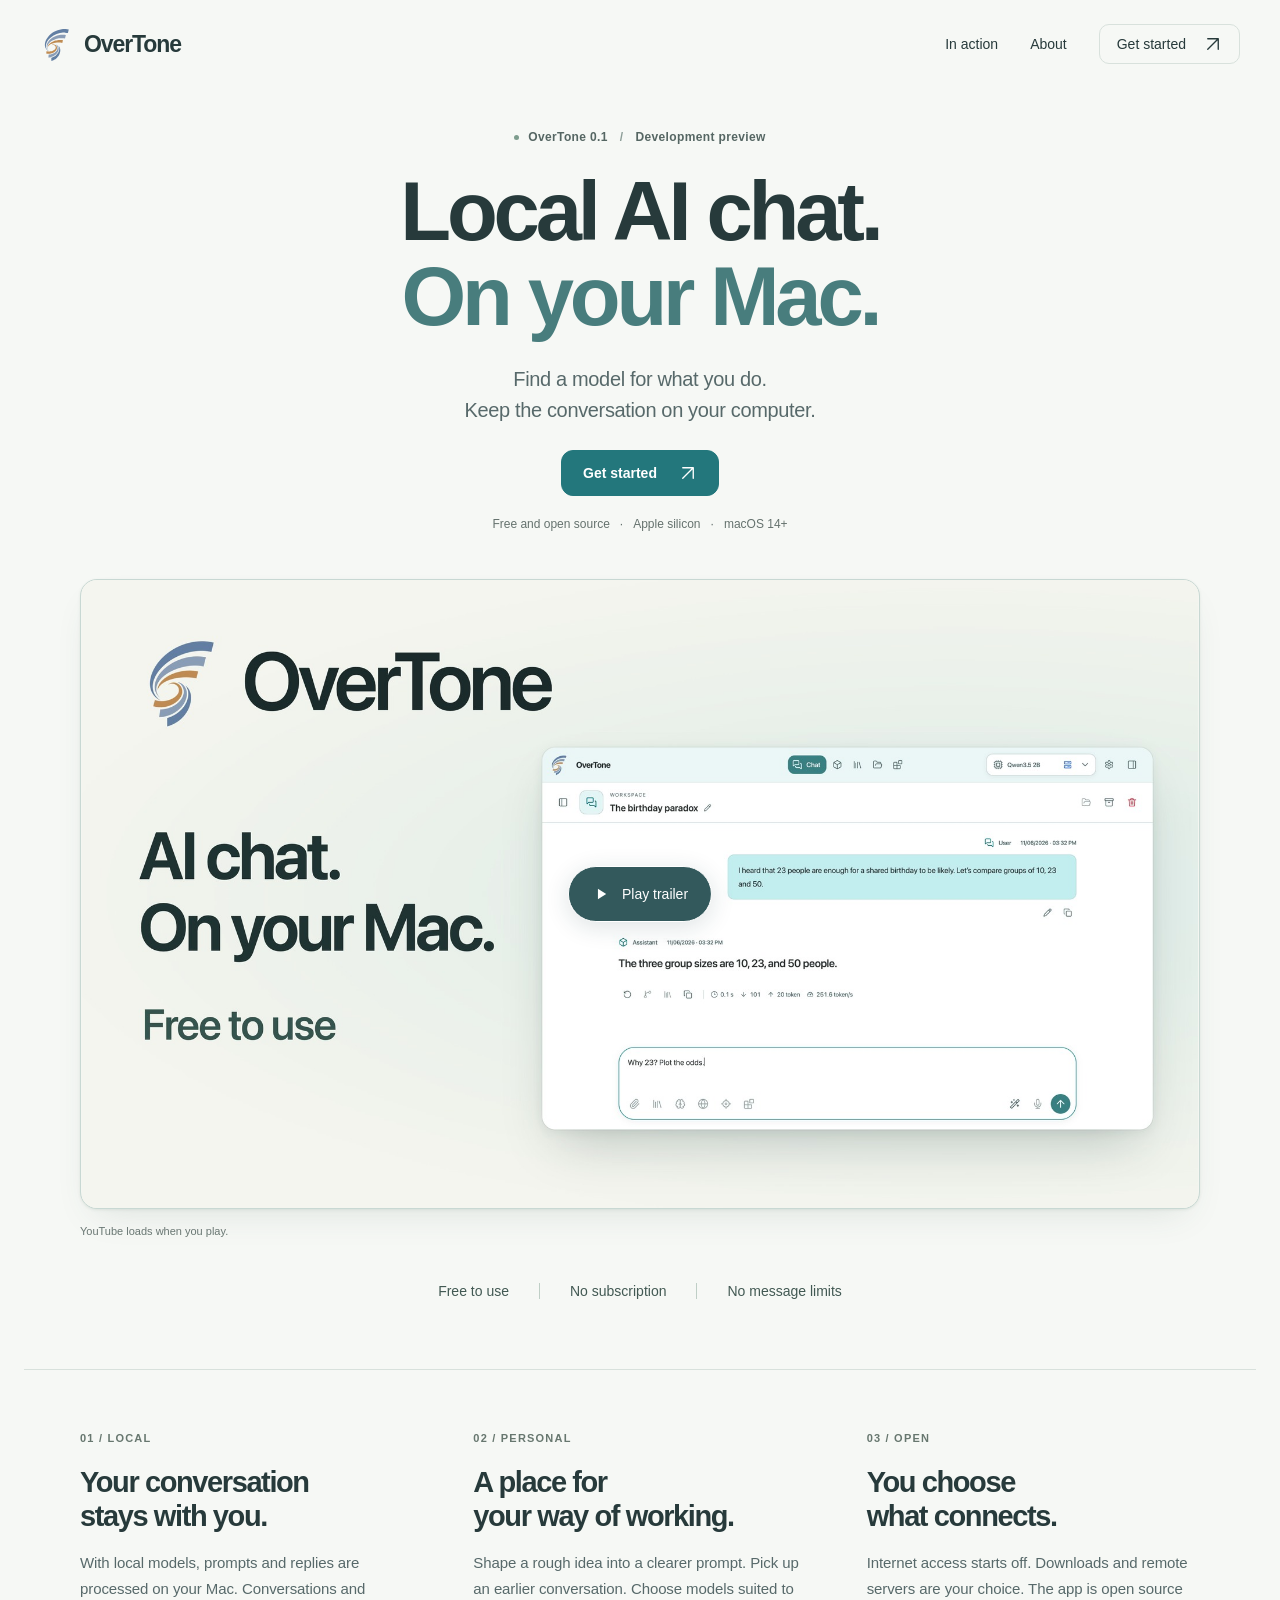
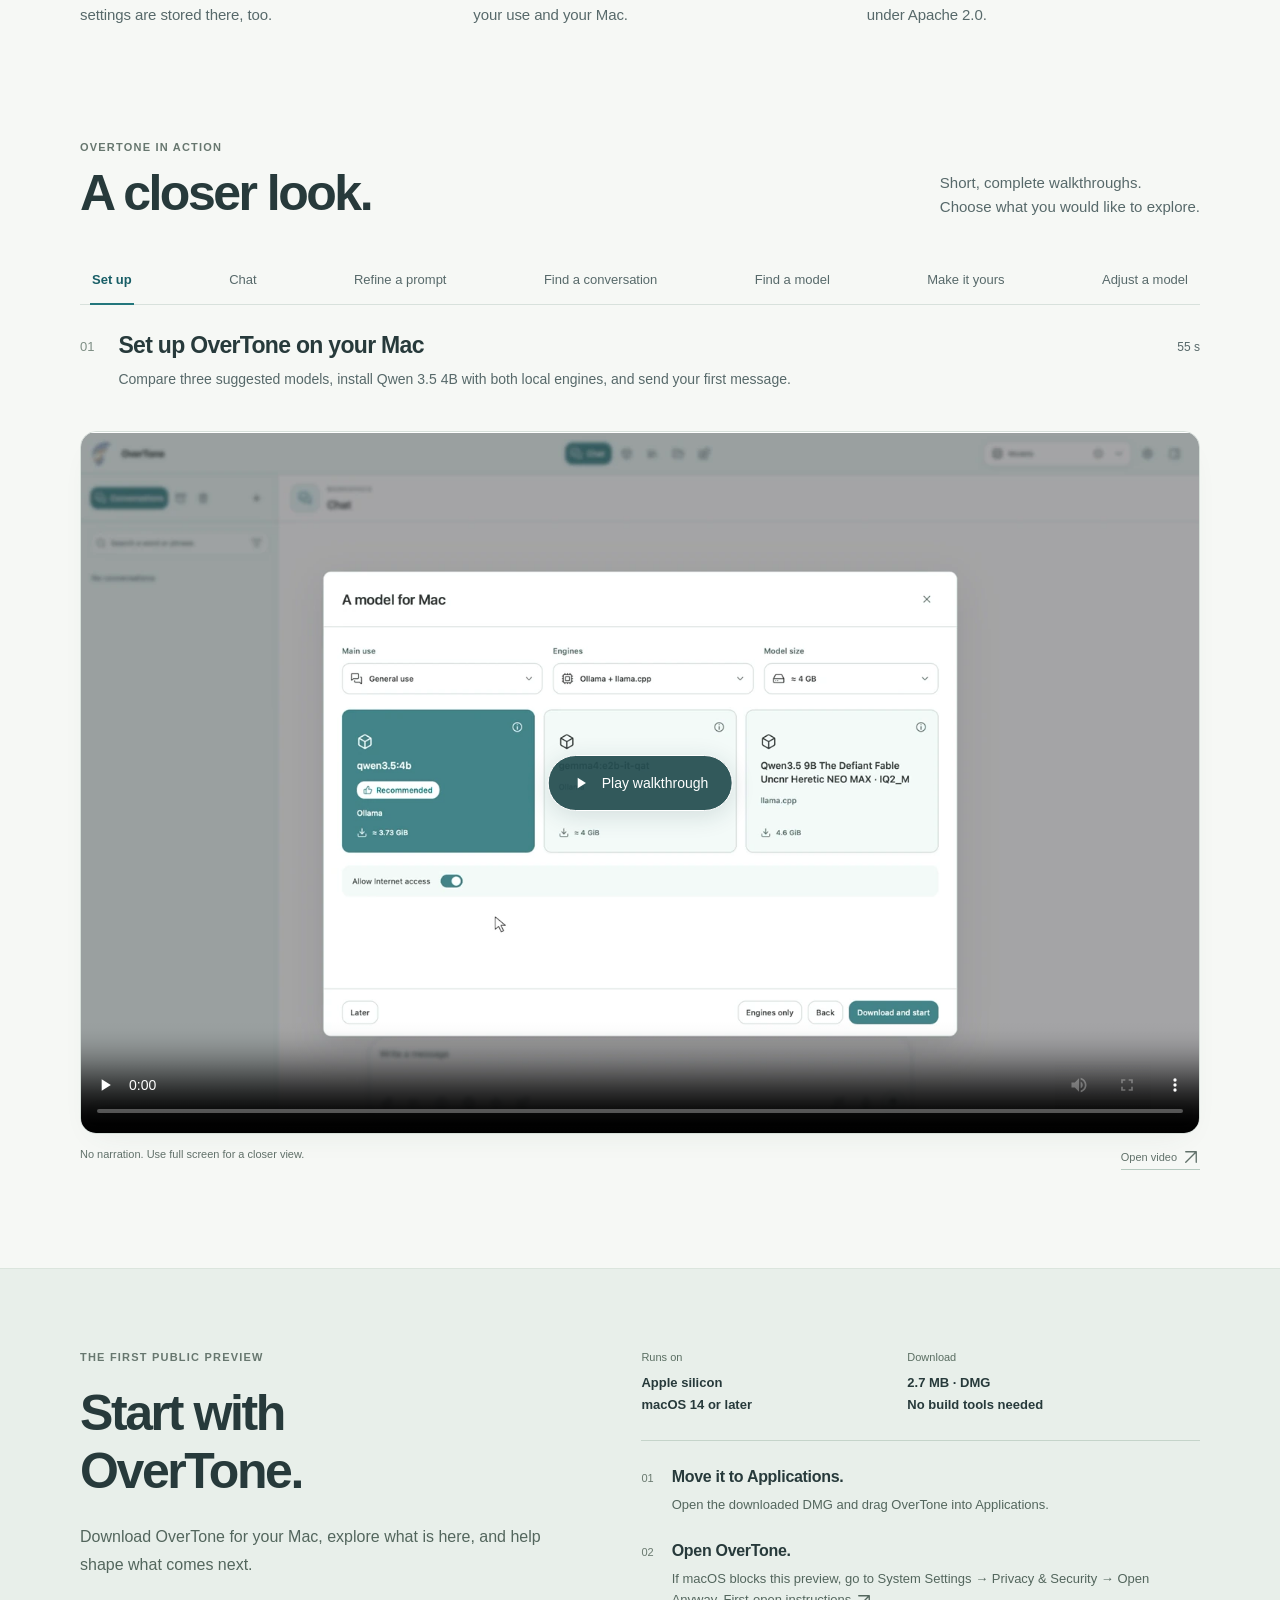
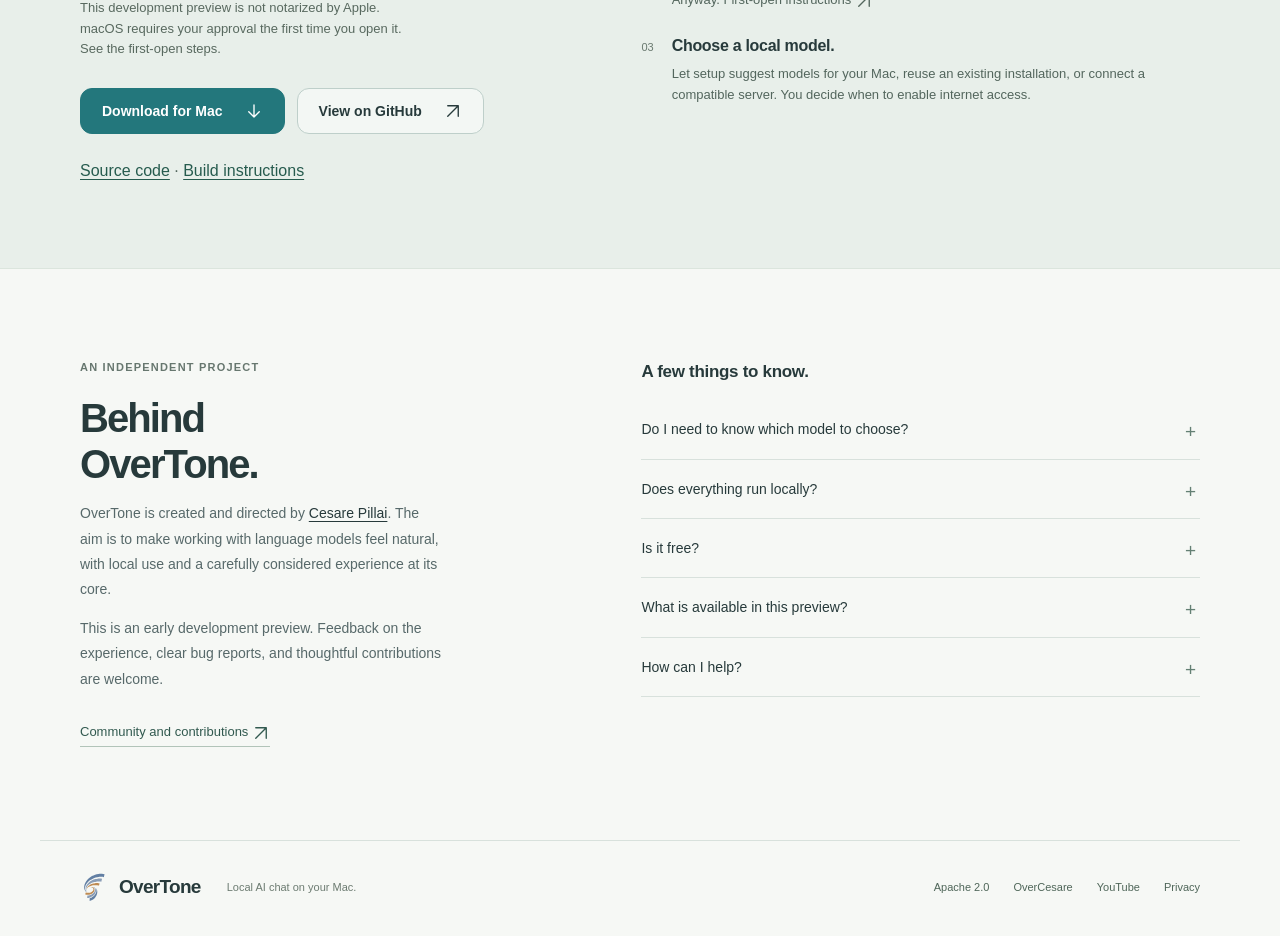
==== commit 0ded22cf: "Keep trailer playback on the page across site updates" ====
--- a/index.html
+++ b/index.html
@@ -16,10 +16,10 @@
 <link rel="canonical" href="https://overcesare.github.io/OverTone/">
 <meta name="twitter:card" content="summary_large_image">
 <link rel="icon" href="assets/mark.svg" type="image/svg+xml">
-<link rel="stylesheet" href="styles.css">
-<script src="site-config.js" defer></script>
-<script src="clips.js" defer></script>
-<script src="site.js" defer></script>
+<link rel="stylesheet" href="styles.css?v=d8f606da2d49">
+<script src="site-config.js?v=8b76199b1bf3" defer></script>
+<script src="clips.js?v=3275ac6f044f" defer></script>
+<script src="site.js?v=fd850d2e5f58" defer></script>
 </head>
 <body>
 <a class="skip" href="#main">Skip to content</a>
@@ -44,12 +44,12 @@
   </div>
   <figure class="hero-figure" id="trailer">
     <div class="app-frame trailer-frame">
-      <a class="trailer-cover" id="trailer-cover" href="https://www.youtube.com/watch?v=piu7MGdL5Z4" target="_blank" rel="noopener" aria-label="Play the OverTone trailer on this page using YouTube">
+      <button class="trailer-cover" id="trailer-cover" type="button" data-video-id="piu7MGdL5Z4" aria-label="Play the OverTone trailer on this page" disabled>
         <img src="assets/images/trailer.jpg" width="1920" height="1080" fetchpriority="high" alt="OverTone — local AI chat on your Mac.">
         <span class="media-play"><svg class="ui-icon ui-icon-fill" viewBox="0 0 24 24" aria-hidden="true" focusable="false"><path d="m8 5 11 7-11 7Z"/></svg><span>Play trailer</span></span>
-      </a>
+      </button>
     </div>
-    <figcaption class="trailer-caption"><span>YouTube loads when you play.</span><a href="https://www.youtube.com/watch?v=piu7MGdL5Z4" target="_blank" rel="noopener">Open on YouTube <svg class="ui-icon" viewBox="0 0 24 24" aria-hidden="true" focusable="false"><path d="M5 19 19 5M5 5h14v14"/></svg></a></figcaption>
+    <figcaption class="trailer-caption"><span>YouTube loads when you play.</span><noscript>JavaScript is off. <a href="https://www.youtube.com/watch?v=piu7MGdL5Z4" target="_blank" rel="noopener">Watch on YouTube</a>.</noscript></figcaption>
   </figure>
   <p class="freedom"><span>Free to use</span><span>No subscription</span><span>No message limits</span></p>
 </section>
--- a/styles.css
+++ b/styles.css
@@ -7,7 +7,7 @@
 .about{padding-top:92px;padding-bottom:93px;display:grid;grid-template-columns:.95fr 1.15fr;gap:100px}.about-copy h2{font-size:40px;letter-spacing:-1.9px}.about-copy>p:not(.section-label){font-size:14px;line-height:1.8;color:var(--muted);max-width:365px}.about-copy>p a{color:var(--ink);text-decoration:underline;text-underline-offset:3px}.faq h3{font-size:17px;font-weight:550;margin:1px 0 18px;letter-spacing:-.3px}.faq details{border-bottom:1px solid var(--line)}.faq summary{position:relative;list-style:none;font-size:14px;font-weight:500;cursor:pointer;padding:19px 30px 19px 0;line-height:1.45}.faq summary::-webkit-details-marker{display:none}.faq summary:after{content:"+";position:absolute;right:4px;top:18px;color:#648074;font-size:19px;font-weight:400}.faq details[open] summary:after{content:"−"}.faq details p{font-size:13px;line-height:1.75;color:var(--muted);margin:0 0 19px}.faq details a{text-decoration:underline;text-underline-offset:3px}
 .site-footer{border-top:1px solid var(--line);display:flex;align-items:center;gap:26px;padding-top:29px;padding-bottom:32px}.site-footer .brand{font-size:19px;letter-spacing:-.7px}.site-footer .brand img{width:29px;height:29px}.site-footer p{font-size:11px;color:#6d7c72}.site-footer nav{display:flex;gap:24px;margin-left:auto;font-size:11px;color:#4f6659}.site-footer nav a:hover{color:var(--accent)}
 .doc{max-width:840px;margin:50px auto 90px;padding:0 30px}.doc h1{font-size:52px;letter-spacing:-2.5px;margin-bottom:22px}.doc h2{font-size:26px;margin-top:38px;margin-bottom:14px;letter-spacing:-.8px}.doc h3{font-size:17px;margin-top:26px}.doc p,.doc li{font-size:15px;line-height:1.8;color:#4d635b}.doc ul,.doc ol{padding-left:24px}.doc a:not(.button){text-decoration:underline;text-underline-offset:3px;color:#226451}.doc pre{overflow:auto;background:#e8efea;border:1px solid var(--line);border-radius:12px;padding:18px;font-size:12px;line-height:1.8}.doc code{font-family:ui-monospace,SFMono-Regular,Menlo,monospace}.doc .eyebrow{justify-content:flex-start}.doc .back{display:inline-block;margin-bottom:30px;font-size:13px}
-.trailer-frame{position:relative;width:100%;aspect-ratio:16/9;min-height:202px;background:#f4f6f1}.trailer-cover{position:absolute;inset:0;display:block}.trailer-cover img{width:100%;height:100%;object-fit:contain}.trailer-cover .media-play{pointer-events:none}.trailer-cover:hover .media-play{background:#193d40}.trailer-cover:focus-visible{outline-offset:-6px;border-radius:inherit}.trailer-frame iframe{position:absolute;inset:0;width:100%;height:100%;border:0}.hero-figure .trailer-caption{display:flex;align-items:center;justify-content:space-between;gap:12px;flex-wrap:wrap;font-size:11px;line-height:1.5}.trailer-caption a{display:inline-flex;align-items:center;gap:5px;white-space:nowrap;text-decoration:underline;text-underline-offset:3px}.trailer-caption .ui-icon{width:14px;height:14px}
+.trailer-frame{position:relative;width:100%;aspect-ratio:16/9;min-height:202px;background:#f4f6f1}.trailer-cover{position:absolute;inset:0;display:block;width:100%;height:100%;border:0;padding:0;background:transparent;color:inherit;appearance:none}.trailer-cover img{width:100%;height:100%;object-fit:contain}.trailer-cover .media-play{pointer-events:none}.trailer-cover:hover .media-play{background:#193d40}.trailer-cover:focus-visible{outline-offset:-6px;border-radius:inherit}.trailer-frame iframe{position:absolute;inset:0;width:100%;height:100%;border:0}.hero-figure .trailer-caption{display:flex;align-items:center;justify-content:space-between;gap:12px;flex-wrap:wrap;font-size:11px;line-height:1.5}.trailer-caption a{display:inline-flex;align-items:center;gap:5px;white-space:nowrap;text-decoration:underline;text-underline-offset:3px}
 @media(max-width:1050px){.tabs{gap:0}.tabs button{font-size:12px;padding-left:7px;padding-right:7px}.start-grid,.about{gap:55px}.principles{gap:35px}.site-footer{gap:18px}.site-footer nav{gap:15px}}
 @media(max-width:760px){.ui-icon{width:18px;height:18px}.clip-note .ui-icon{width:14px;height:14px}.site-header .brand,.nav-start{min-height:44px}.section-width{padding-left:24px;padding-right:24px}.site-header{padding:19px 24px}.site-header nav{gap:20px}.site-header .brand{font-size:21px}.nav-about{display:none}.hero{padding-top:35px}h1{font-size:62px}.hero-description{font-size:18px}.hero-figure{padding:0 24px;margin-top:38px}.principles{gap:24px;padding-top:43px;padding-bottom:68px}.principles h2{font-size:24px}.principles p:not(.section-label){font-size:13px}.section-label{font-size:10px}.section-heading h2{font-size:41px}.section-heading>p{font-size:13px}.tabs{display:none}.mobile-clip-selector{display:flex;align-items:center;justify-content:space-between;gap:12px;margin-top:27px;padding:16px 0;border-block:1px solid var(--line)}.mobile-clip-selector label{flex:1;min-width:0;font-size:12px;line-height:1.4;color:var(--muted)}.clip-select-control{--select-size:44px;--select-icon:20px;position:relative;max-width:65%;min-width:0}.mobile-clip-selector select{display:block;appearance:none;-webkit-appearance:none;width:100%;height:var(--select-size);padding:0 44px 0 12px;border:1px solid #c3d3c9;border-radius:10px;background:#fff;color:#344e42;font-size:14px;line-height:1.4;cursor:pointer}.clip-select-control>.ui-icon{position:absolute;width:var(--select-icon);height:var(--select-icon);top:calc((var(--select-size) - var(--select-icon))/2);right:calc((var(--select-size) - var(--select-icon))/2);color:#344e42}.clip-copy{min-height:136px;gap:16px}.clip-copy h3{font-size:21px}.clip-copy p{font-size:13px}.start-grid,.about{grid-template-columns:1fr;gap:40px}.start-intro>p:not(.section-label){max-width:480px}.start-intro>p.source-note{max-width:440px}.start-section{padding:55px 0}.start-intro h2{font-size:45px}.about{padding-top:58px;padding-bottom:60px;gap:38px}.about-copy>p:not(.section-label){max-width:none}.site-footer{flex-wrap:wrap;gap:10px 22px}.site-footer nav{width:100%;margin:12px 0 0;justify-content:space-between}.tour{padding-bottom:60px}}
 @media(max-width:480px){.site-header{padding:17px 20px;gap:12px}.brand{gap:7px}.site-header .brand img,.site-footer .brand img{width:34px;height:34px}.site-header nav{gap:12px}.site-header nav .nav-tour{display:none}.nav-start{font-size:12px;padding:9px 12px;gap:11px}.hero{padding-top:30px}.hero-copy{padding:0 16px}.eyebrow{font-size:10px;gap:6px;margin-bottom:23px}h1{font-size:52px}.hero-description{font-size:16px;line-height:1.6;margin:20px 0}.hero-actions{gap:14px}.button{font-size:12px;padding:11px 16px;gap:15px;min-height:44px}.compatibility{font-size:10px;gap:7px;margin-top:19px}.hero-figure{padding:0 16px;margin-top:31px}.app-frame{border-radius:10px}.hero-figure figcaption{font-size:8px;margin-top:10px}.freedom{font-size:10px;margin-top:30px;margin-inline:20px;padding-bottom:35px}.freedom span{padding:0 14px}.section-width{padding-left:22px;padding-right:22px}.principles{grid-template-columns:1fr;gap:26px;padding-top:35px;padding-bottom:52px}.principles>div{display:grid;grid-template-columns:1fr 1.2fr;gap:5px 20px}.principles .section-label{grid-column:1/-1;margin-bottom:8px;font-size:9px}.principles h2{font-size:22px;letter-spacing:-.8px}.principles p:not(.section-label){margin:0;font-size:12px;line-height:1.65}.section-heading{display:block}.section-heading>p{margin-top:14px}.section-heading>p br{display:none}.section-heading h2{font-size:39px}.clip-copy{padding-top:22px;min-height:145px;gap:12px}.clip-number{display:none}.clip-copy h3{font-size:20px}.clip-copy p{font-size:12px}.clip-length{font-size:10px;padding-top:6px}.clip-note{font-size:9px;gap:12px;line-height:1.5}.clip-stage{border-radius:10px}.media-play{padding:13px 17px;font-size:12px;min-height:44px}.requirements strong{font-size:11px}.requirements{gap:15px}.start-intro h2{font-size:43px}.start-intro>p:not(.section-label){font-size:15px}.start-intro>p.source-note{font-size:12px}.steps h3{font-size:15px}.steps p{font-size:12px}.code-block code{font-size:11px}.start-instructions .code-block{padding-left:12px}.about-copy h2{font-size:37px}.site-footer p{font-size:9px}.site-footer nav{font-size:10px;gap:12px}.doc{margin-top:35px;padding:0 22px}.doc h1{font-size:39px;letter-spacing:-1.8px}.doc p,.doc li{font-size:14px}}
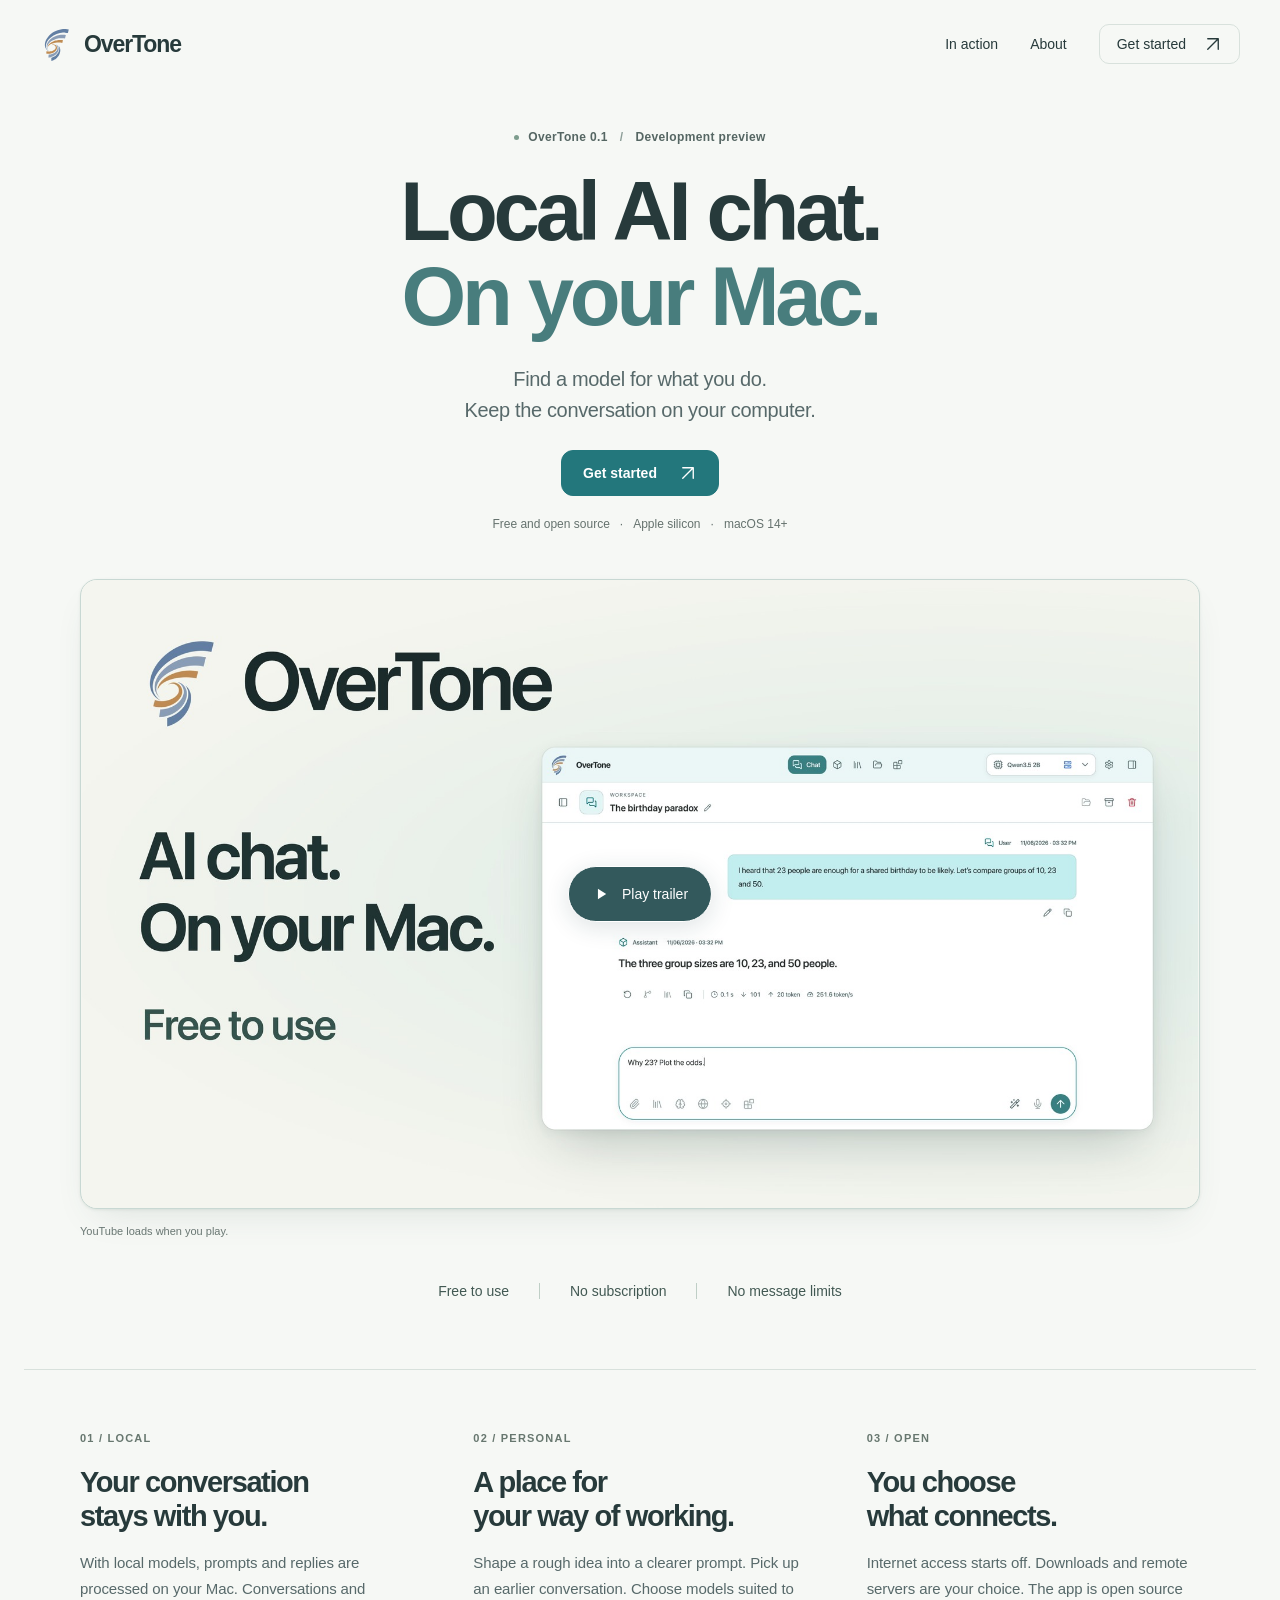
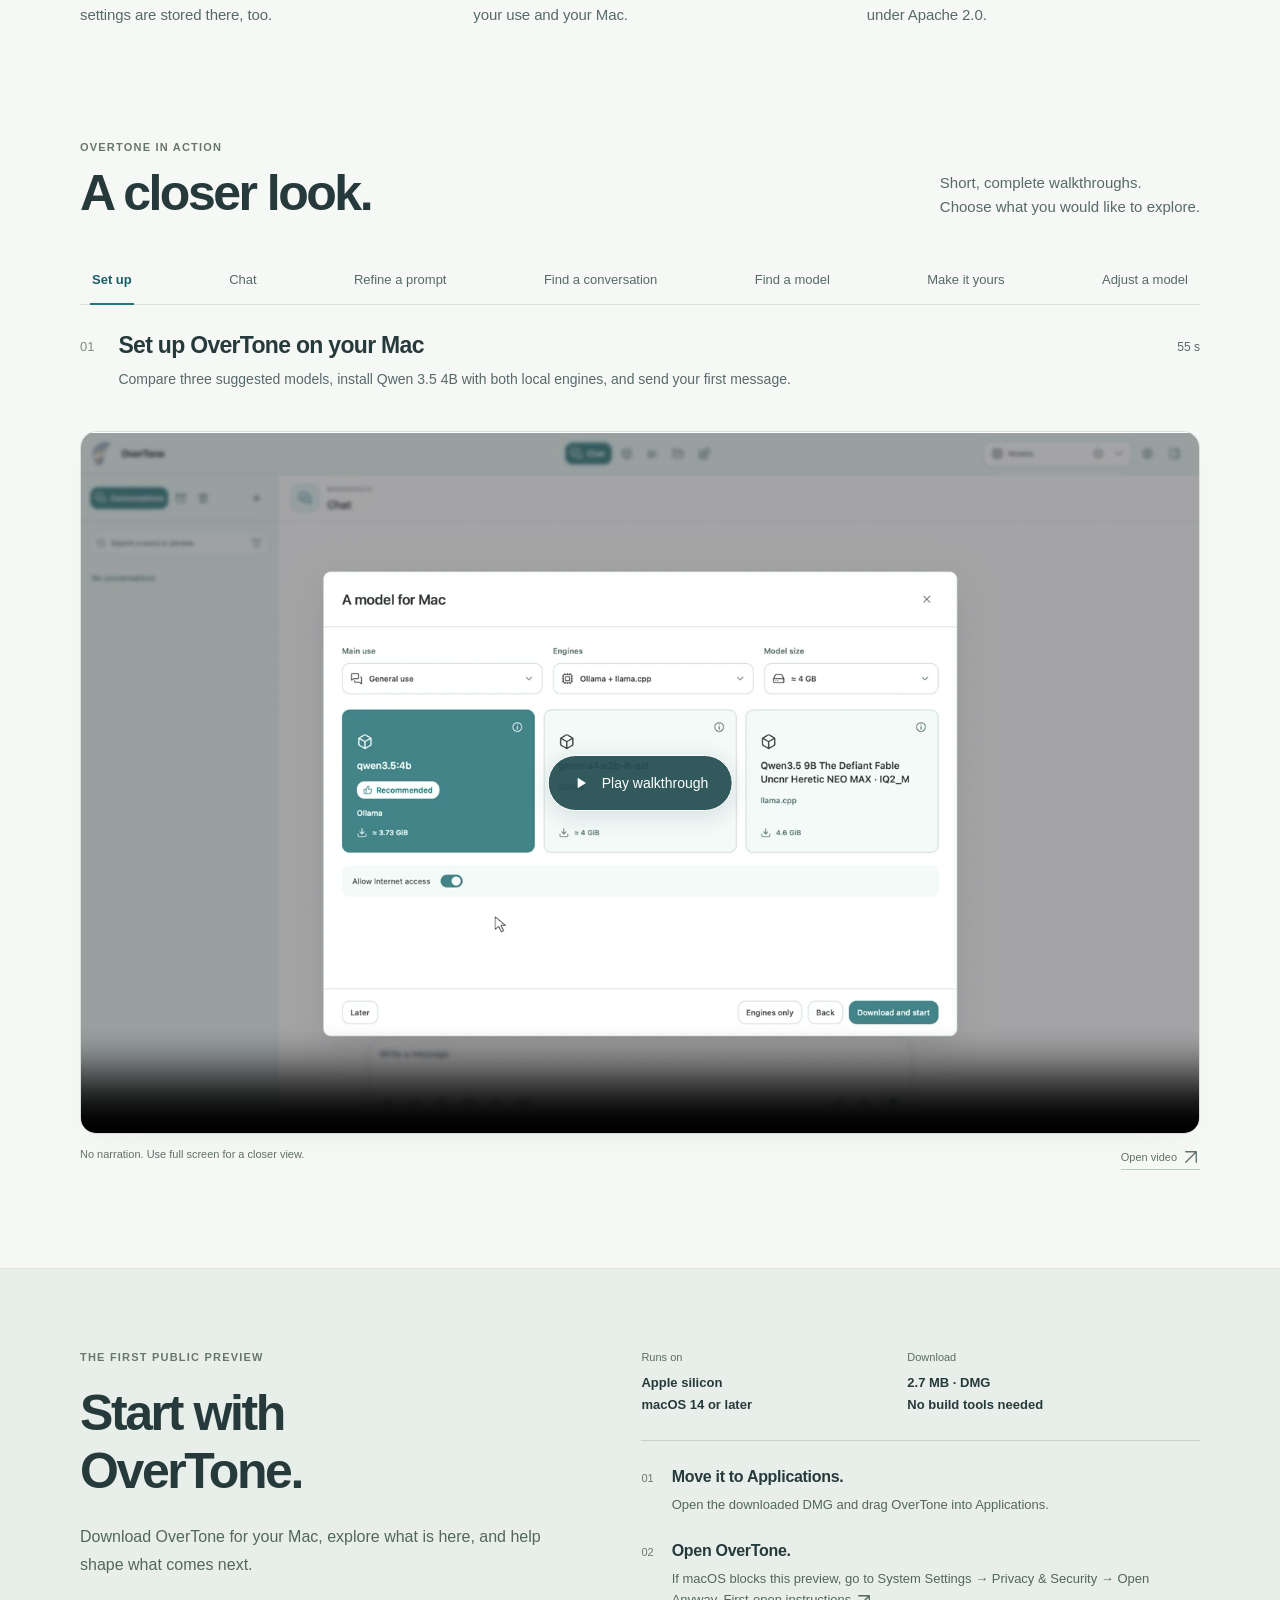
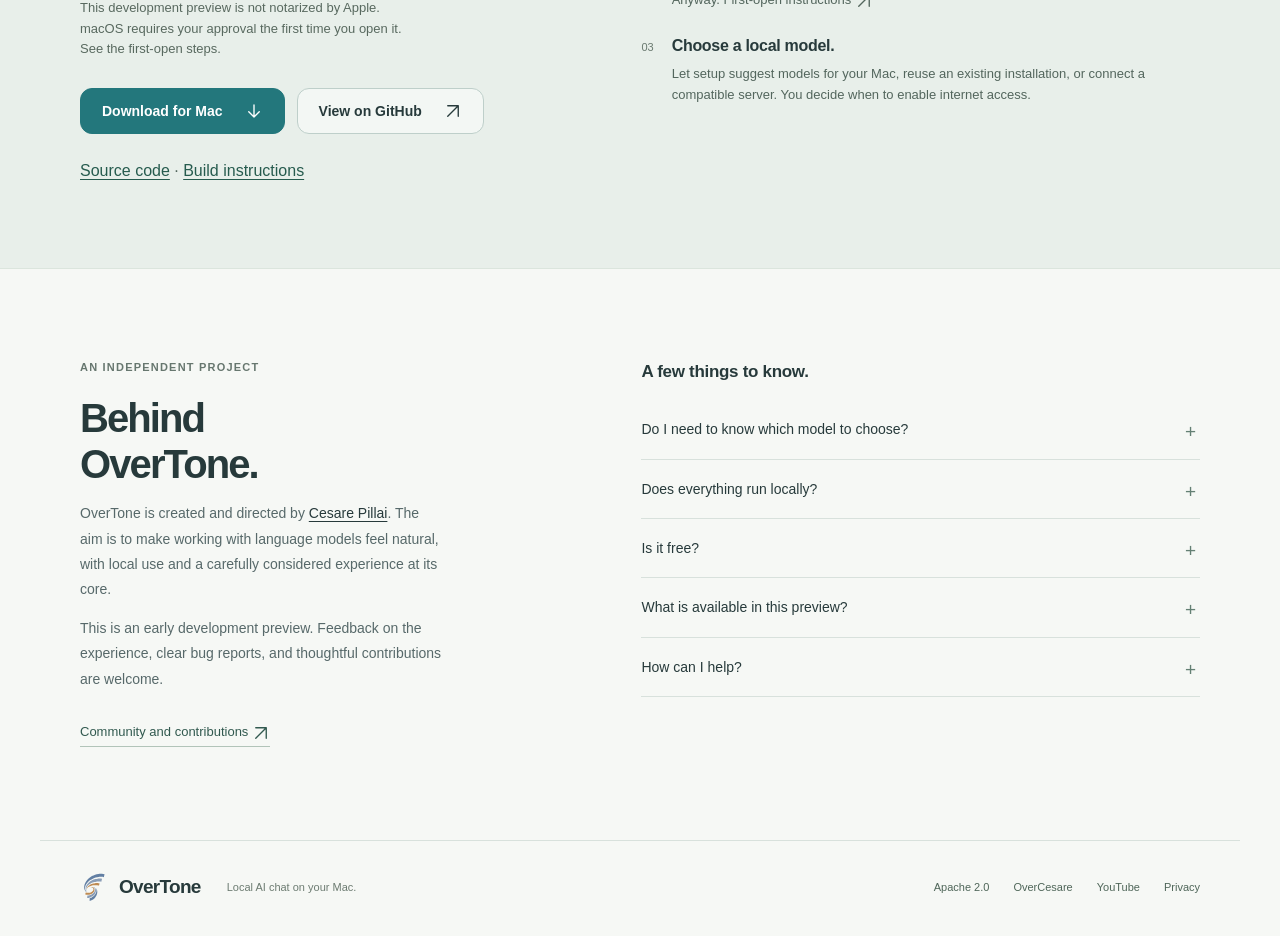
==== commit e85b7b5a: "Publish Google Search Console verification" ====
--- a/index.html
+++ b/index.html
@@ -3,6 +3,7 @@
 <head>
 <meta charset="utf-8">
 <meta name="viewport" content="width=device-width, initial-scale=1">
+<meta name="google-site-verification" content="OYOZbvgeoT16l_BXClzUa8bJ2wYM3pcFLddfwd0fTs8" />
 <meta name="theme-color" content="#f6f8f5">
 <title>OverTone — Local AI chat on your Mac</title>
 <meta name="description" content="A free, open-source app for local AI chat on your Mac. Find a model for what you do, refine your prompt, and keep your conversations on your computer.">
